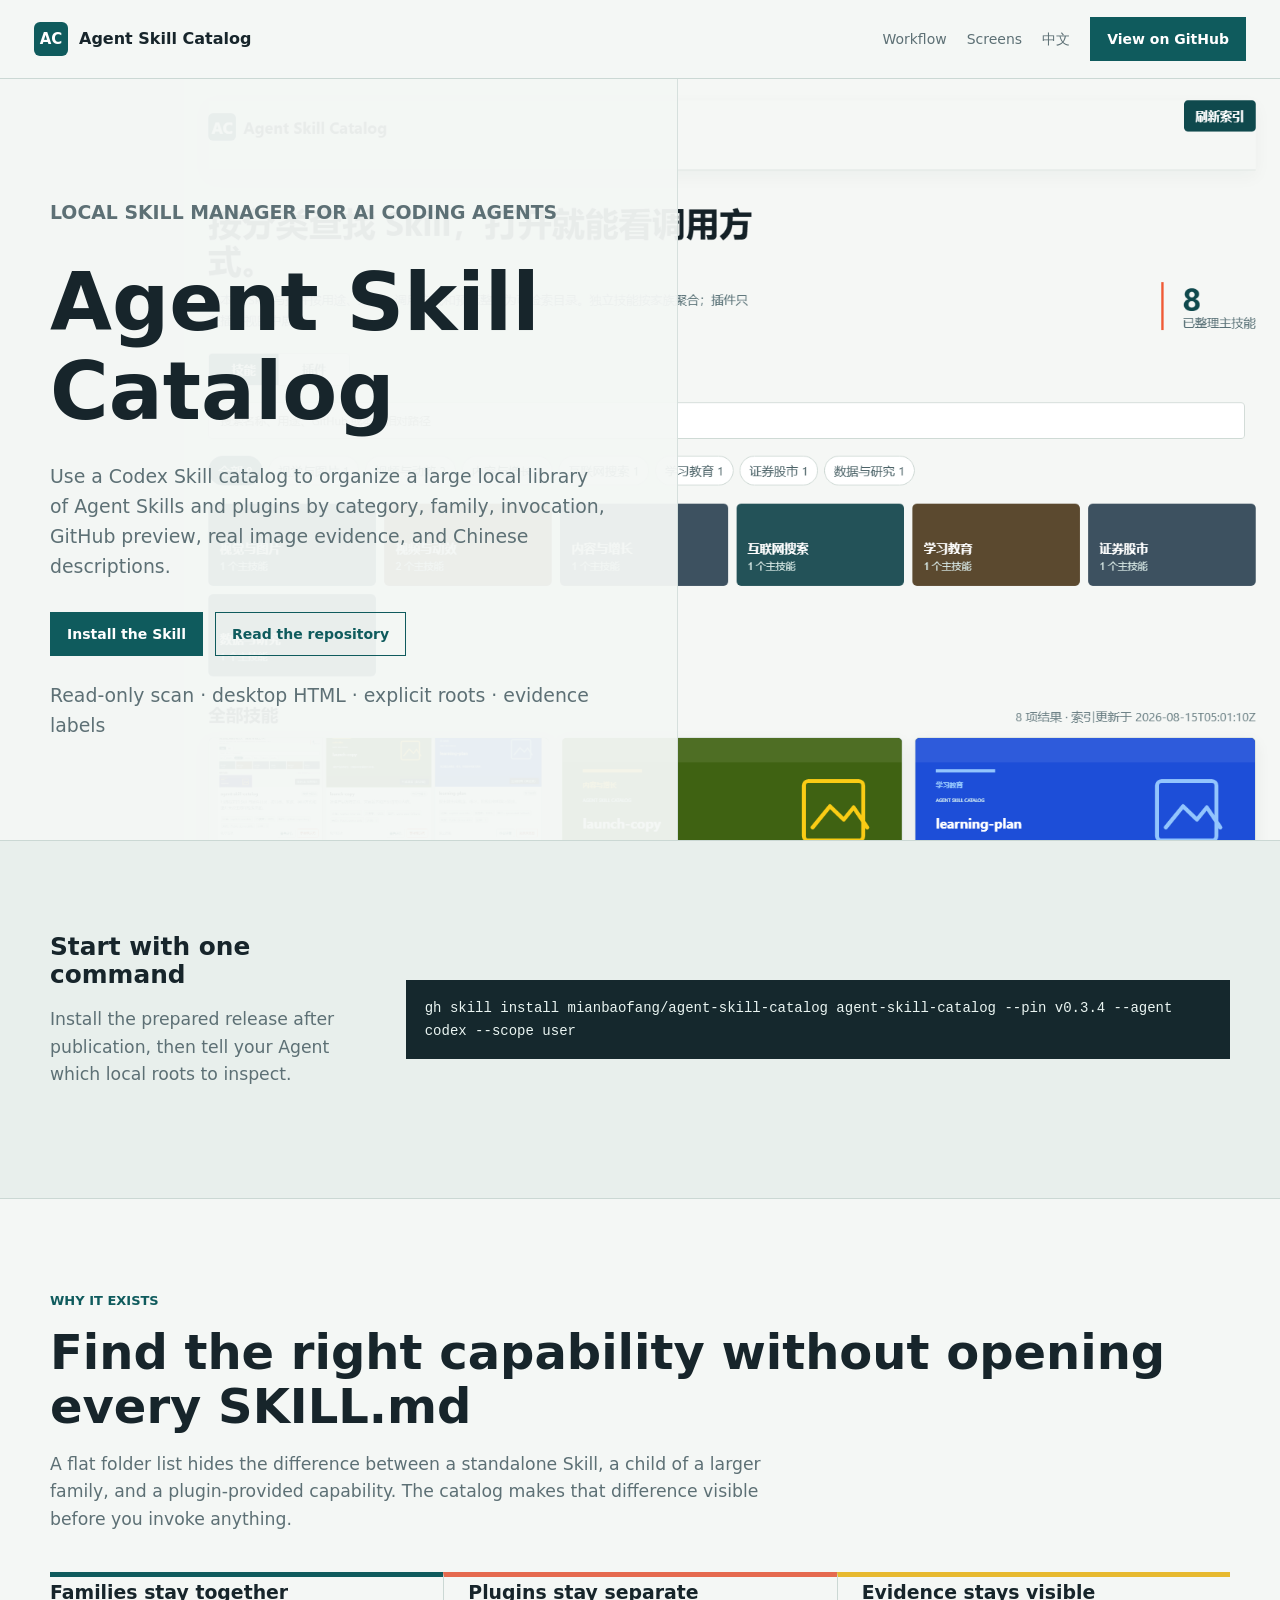
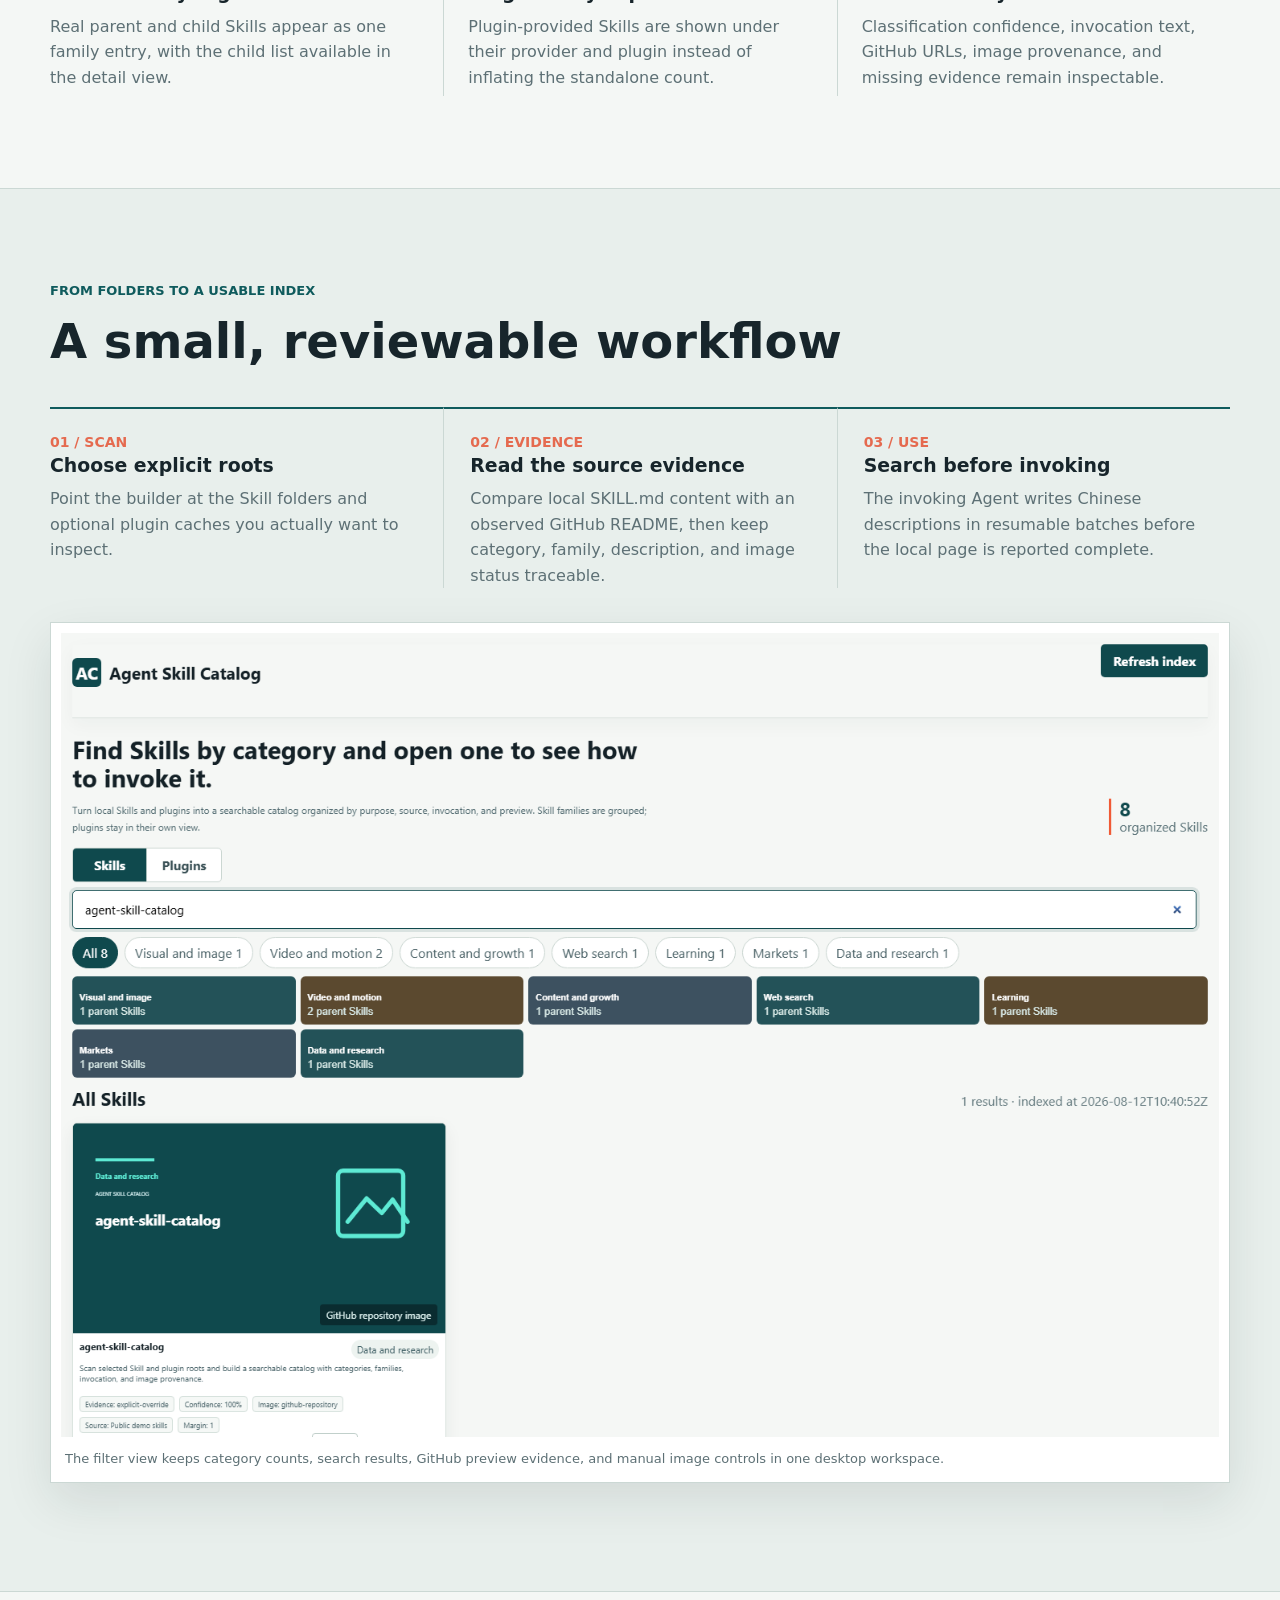
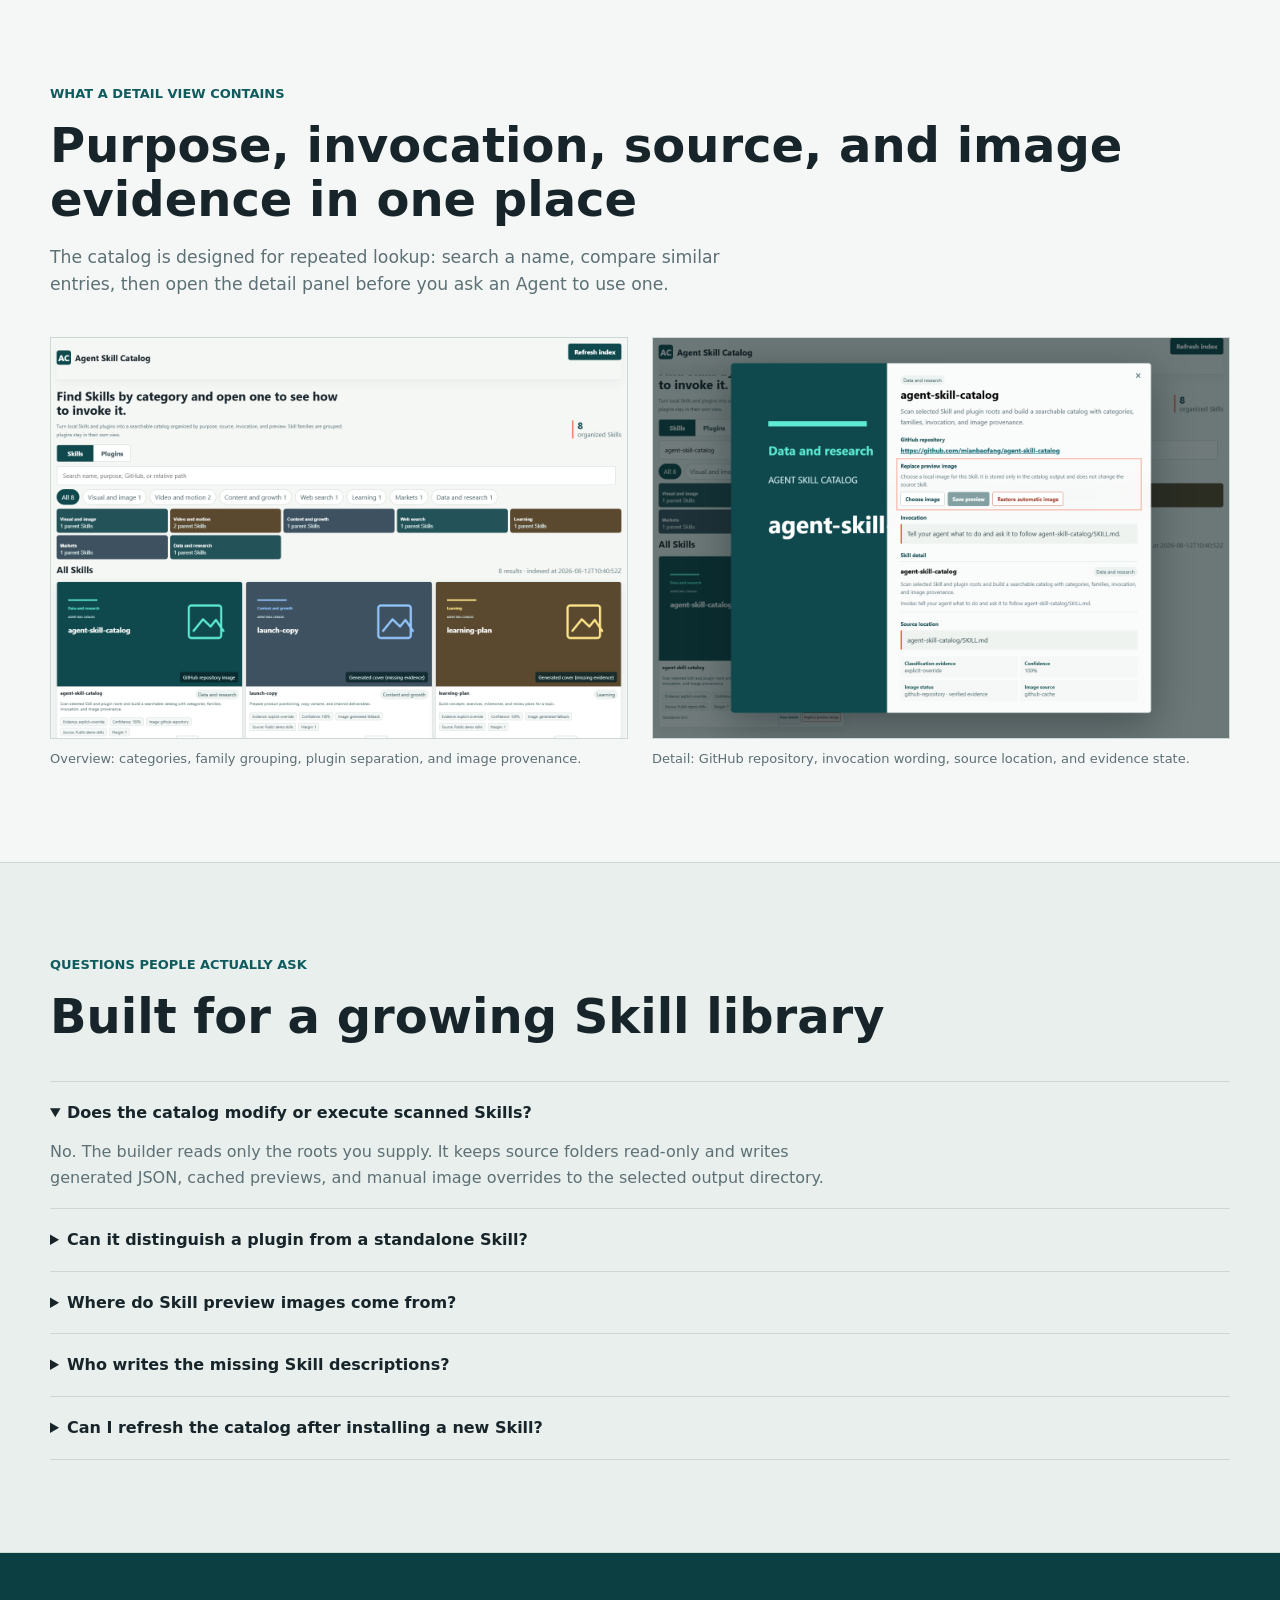
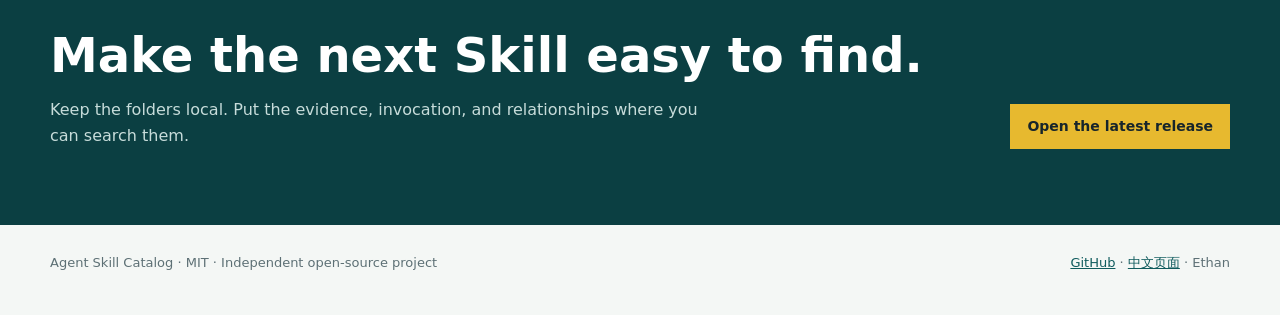
==== docs/index.html @ 812b3b22 "fix: retry stale GitHub README evidence" ====
<!doctype html>
<html lang="en">
<head>
  <meta charset="utf-8">
  <meta name="viewport" content="width=device-width, initial-scale=1">
  <title>Agent Skill Catalog | local Skill manager and Codex Skill catalog</title>
  <meta name="description" content="A local Skill manager and Codex Skill catalog for organizing Agent Skills and Codex plugins by category, family, invocation, GitHub preview, and evidence-backed descriptions in a read-only desktop catalog.">
  <link rel="canonical" href="https://mianbaofang.github.io/agent-skill-catalog/">
  <link rel="alternate" hreflang="en" href="https://mianbaofang.github.io/agent-skill-catalog/">
  <link rel="alternate" hreflang="zh-CN" href="https://mianbaofang.github.io/agent-skill-catalog/index-zh.html">
  <link rel="alternate" hreflang="x-default" href="https://mianbaofang.github.io/agent-skill-catalog/">
  <meta property="og:type" content="website">
  <meta property="og:title" content="Agent Skill Catalog | local Skill manager">
  <meta property="og:description" content="A Codex Skill catalog for finding Agent Skills, parent-child families, plugins, invocation text, GitHub sources, and real preview images.">
  <meta property="og:url" content="https://mianbaofang.github.io/agent-skill-catalog/">
  <meta property="og:image" content="https://mianbaofang.github.io/agent-skill-catalog/media/agent-skill-catalog-overview.en.png">
  <meta name="twitter:card" content="summary_large_image">
  <meta name="twitter:title" content="Agent Skill Catalog | local Skill manager">
  <meta name="twitter:description" content="Find the right entry in a Codex Skill catalog without opening every SKILL.md file.">
  <meta name="twitter:image" content="https://mianbaofang.github.io/agent-skill-catalog/media/agent-skill-catalog-overview.en.png">
  <link rel="stylesheet" href="assets/site.css">
  <script type="application/ld+json">
  {
    "@context": "https://schema.org",
    "@type": "SoftwareSourceCode",
    "name": "Agent Skill Catalog",
    "description": "A local read-only catalog for Agent Skills and Codex plugins.",
    "url": "https://mianbaofang.github.io/agent-skill-catalog/",
    "codeRepository": "https://github.com/mianbaofang/agent-skill-catalog",
    "programmingLanguage": "Python",
    "softwareVersion": "0.3.4",
    "dateModified": "2026-08-15",
    "runtimePlatform": "Windows, macOS, Linux",
    "license": "https://github.com/mianbaofang/agent-skill-catalog/blob/main/LICENSE",
    "applicationCategory": "DeveloperApplication",
    "image": "https://mianbaofang.github.io/agent-skill-catalog/media/agent-skill-catalog-overview.en.png",
    "author": {"@type": "Person", "name": "Ethan"}
  }
  </script>
</head>
<body>
  <header class="site-header">
    <a class="brand" href="./"><span class="brand-mark">AC</span><span>Agent Skill Catalog</span></a>
    <nav class="site-nav" aria-label="Primary navigation">
      <a href="#workflow">Workflow</a>
      <a href="#screens">Screens</a>
      <a href="index-zh.html">中文</a>
      <a class="nav-button" href="https://github.com/mianbaofang/agent-skill-catalog">View on GitHub</a>
    </nav>
  </header>

  <main>
    <section class="hero" aria-labelledby="hero-title">
      <div class="hero-copy">
        <p class="eyebrow">local Skill manager for AI coding agents</p>
        <h1 id="hero-title">Agent Skill Catalog</h1>
        <p>Use a Codex Skill catalog to organize a large local library of Agent Skills and plugins by category, family, invocation, GitHub preview, real image evidence, and Chinese descriptions.</p>
        <div class="hero-actions">
          <a class="button" href="#install">Install the Skill</a>
          <a class="button secondary" href="https://github.com/mianbaofang/agent-skill-catalog">Read the repository</a>
        </div>
        <p class="proof-line">Read-only scan · desktop HTML · explicit roots · evidence labels</p>
      </div>
    </section>

    <section class="section-band" id="install">
      <div class="install-strip">
        <div>
          <h2>Start with one command</h2>
          <p class="lede">Install the prepared release after publication, then tell your Agent which local roots to inspect.</p>
        </div>
        <code class="command">gh skill install mianbaofang/agent-skill-catalog agent-skill-catalog --pin v0.3.4 --agent codex --scope user</code>
      </div>
    </section>

    <section class="section">
      <div class="section-heading">
        <p class="eyebrow">Why it exists</p>
        <h2>Find the right capability without opening every SKILL.md</h2>
        <p class="lede">A flat folder list hides the difference between a standalone Skill, a child of a larger family, and a plugin-provided capability. The catalog makes that difference visible before you invoke anything.</p>
      </div>
      <div class="three-up">
        <article class="accent-teal">
          <h3>Families stay together</h3>
          <p>Real parent and child Skills appear as one family entry, with the child list available in the detail view.</p>
        </article>
        <article class="accent-coral">
          <h3>Plugins stay separate</h3>
          <p>Plugin-provided Skills are shown under their provider and plugin instead of inflating the standalone count.</p>
        </article>
        <article class="accent-yellow">
          <h3>Evidence stays visible</h3>
          <p>Classification confidence, invocation text, GitHub URLs, image provenance, and missing evidence remain inspectable.</p>
        </article>
      </div>
    </section>

    <section class="section-band" id="workflow">
      <div class="section-heading">
        <p class="eyebrow">From folders to a usable index</p>
        <h2>A small, reviewable workflow</h2>
      </div>
      <div class="steps">
        <article class="step"><span class="step-number">01 / SCAN</span><h3>Choose explicit roots</h3><p>Point the builder at the Skill folders and optional plugin caches you actually want to inspect.</p></article>
        <article class="step"><span class="step-number">02 / EVIDENCE</span><h3>Read the source evidence</h3><p>Compare local SKILL.md content with an observed GitHub README, then keep category, family, description, and image status traceable.</p></article>
        <article class="step"><span class="step-number">03 / USE</span><h3>Search before invoking</h3><p>The invoking Agent writes Chinese descriptions in resumable batches before the local page is reported complete.</p></article>
      </div>
      <figure class="visual-frame">
        <img src="media/agent-skill-catalog-filter.en.png" alt="Agent Skill Catalog English filtered view showing categories, search results, and a Skill preview" width="1440" height="1000">
        <figcaption class="visual-caption">The filter view keeps category counts, search results, GitHub preview evidence, and manual image controls in one desktop workspace.</figcaption>
      </figure>
    </section>

    <section class="section" id="screens">
      <div class="section-heading">
        <p class="eyebrow">What a detail view contains</p>
        <h2>Purpose, invocation, source, and image evidence in one place</h2>
        <p class="lede">The catalog is designed for repeated lookup: search a name, compare similar entries, then open the detail panel before you ask an Agent to use one.</p>
      </div>
      <div class="screens">
        <figure><img src="media/agent-skill-catalog-overview.en.png" alt="Agent Skill Catalog English overview with category tabs, Skill families, plugin separation, and preview images" width="1440" height="1000"><figcaption>Overview: categories, family grouping, plugin separation, and image provenance.</figcaption></figure>
        <figure><img src="media/agent-skill-catalog-detail.en.png" alt="Agent Skill Catalog English detail panel showing GitHub repository, invocation text, source path, and replace-preview and restore-automatic-image controls" width="1440" height="1000"><figcaption>Detail: GitHub repository, invocation wording, source location, and evidence state.</figcaption></figure>
      </div>
    </section>

    <section class="section-band">
      <div class="section-heading">
        <p class="eyebrow">Questions people actually ask</p>
        <h2>Built for a growing Skill library</h2>
      </div>
      <div class="faq">
        <details open><summary>Does the catalog modify or execute scanned Skills?</summary><p>No. The builder reads only the roots you supply. It keeps source folders read-only and writes generated JSON, cached previews, and manual image overrides to the selected output directory.</p></details>
        <details><summary>Can it distinguish a plugin from a standalone Skill?</summary><p>Yes, when the configured roots and package evidence make that distinction observable. Plugin aggregates have their own view and are not counted as standalone Skills.</p></details>
        <details><summary>Where do Skill preview images come from?</summary><p>Manual output-owned overrides take priority. Otherwise the catalog uses verified public GitHub repository previews, Skill-provided local images, or a clearly labeled fallback when real image evidence is unavailable.</p></details>
        <details><summary>Who writes the missing Skill descriptions?</summary><p>The invoking Agent reads the bounded local SKILL.md and observed GitHub README evidence, writes a natural Chinese batch, and applies it through the resumable description queue before the build can report completion.</p></details>
        <details><summary>Can I refresh the catalog after installing a new Skill?</summary><p>Run the local server with the same roots recorded at startup and use the refresh action. The server rejects replacement inputs so a refresh cannot silently scan a different library.</p></details>
      </div>
    </section>

    <section class="cta">
      <div class="cta-inner">
        <div><h2>Make the next Skill easy to find.</h2><p>Keep the folders local. Put the evidence, invocation, and relationships where you can search them.</p></div>
        <a class="button" href="https://github.com/mianbaofang/agent-skill-catalog/releases/latest">Open the latest release</a>
      </div>
    </section>
  </main>

  <footer><div class="footer-inner"><span>Agent Skill Catalog · MIT · Independent open-source project</span><span><a href="https://github.com/mianbaofang/agent-skill-catalog">GitHub</a> · <a href="index-zh.html">中文页面</a> · Ethan</span></div></footer>
</body>
</html>
---- docs/assets/site.css ----
:root {
  --ink: #17252b;
  --muted: #5d7075;
  --paper: #f4f7f5;
  --paper-strong: #e8efec;
  --teal: #0f5b5d;
  --teal-dark: #0b3f42;
  --coral: #e56a4f;
  --yellow: #e7b92f;
  --blue: #2957c8;
  --line: #cbd8d4;
  --max: 1180px;
}

* { box-sizing: border-box; }

html { scroll-behavior: smooth; }

body {
  margin: 0;
  color: var(--ink);
  background: var(--paper);
  font-family: Inter, ui-sans-serif, system-ui, -apple-system, BlinkMacSystemFont, "Segoe UI", sans-serif;
  line-height: 1.6;
}

a { color: inherit; }

.site-header {
  align-items: center;
  background: rgba(244, 247, 245, .96);
  border-bottom: 1px solid var(--line);
  display: flex;
  gap: 28px;
  justify-content: space-between;
  padding: 17px 34px;
  position: sticky;
  top: 0;
  z-index: 10;
}

.brand {
  align-items: center;
  display: inline-flex;
  font-weight: 800;
  gap: 11px;
  letter-spacing: 0;
  text-decoration: none;
}

.brand-mark {
  align-items: center;
  background: var(--teal);
  border-radius: 6px;
  color: white;
  display: inline-flex;
  font-size: 15px;
  height: 34px;
  justify-content: center;
  width: 34px;
}

.site-nav { align-items: center; display: flex; gap: 20px; }
.site-nav a { color: var(--muted); font-size: 14px; text-decoration: none; }
.site-nav a:hover, .site-nav a:focus-visible { color: var(--teal-dark); }

.nav-button, .button {
  background: var(--teal);
  border: 1px solid var(--teal);
  color: white !important;
  display: inline-block;
  font-size: 14px;
  font-weight: 750;
  padding: 10px 16px;
  text-decoration: none;
}

.nav-button:hover, .button:hover, .nav-button:focus-visible, .button:focus-visible {
  background: var(--teal-dark);
  border-color: var(--teal-dark);
}

.button.secondary { background: transparent; border-color: var(--teal); color: var(--teal) !important; }
.button.secondary:hover, .button.secondary:focus-visible { background: var(--paper-strong); }

.hero {
  background-color: #eef3f1;
  background-image: url("../media/agent-skill-catalog-overview.png");
  background-position: right center;
  background-repeat: no-repeat;
  background-size: auto 100%;
  min-height: 650px;
  overflow: hidden;
  position: relative;
}

.hero-copy {
  background: rgba(244, 247, 245, .95);
  border-right: 1px solid rgba(203, 216, 212, .7);
  min-height: 650px;
  padding: 94px 54px 70px max(34px, calc((100vw - var(--max)) / 2));
  position: relative;
  width: 53%;
  z-index: 1;
}

.eyebrow {
  color: var(--teal);
  font-size: 13px;
  font-weight: 800;
  letter-spacing: 0;
  margin: 0 0 14px;
  text-transform: uppercase;
}

h1, h2, h3 { line-height: 1.12; margin: 0; }
h1 { font-size: 5rem; max-width: 620px; }
h2 { font-size: 3rem; }
h3 { font-size: 1.18rem; }

.hero-copy p {
  color: var(--muted);
  font-size: 1.18rem;
  margin: 24px 0 30px;
  max-width: 560px;
}

.hero-actions { display: flex; flex-wrap: wrap; gap: 12px; }
.proof-line { color: var(--muted); font-size: 13px; margin-top: 28px; }

.section, .section-band { padding: 92px 34px; }
.section > *, .section-band > * { margin-left: auto; margin-right: auto; max-width: var(--max); }
.section-band { background: var(--paper-strong); border-top: 1px solid var(--line); border-bottom: 1px solid var(--line); }

.install-strip {
  align-items: center;
  display: grid;
  gap: 26px;
  grid-template-columns: minmax(220px, .8fr) minmax(0, 2fr);
}
.install-strip h2 { font-size: 1.55rem; }
.command {
  background: #15282d;
  color: #eaf5f2;
  display: block;
  font-family: "Cascadia Code", Consolas, monospace;
  font-size: 14px;
  overflow-wrap: anywhere;
  padding: 17px 19px;
}

.lede { color: var(--muted); font-size: 1.08rem; max-width: 720px; }
.section-heading { margin-bottom: 38px; }

.three-up {
  display: grid;
  gap: 0;
  grid-template-columns: repeat(3, 1fr);
}
.three-up article {
  border-left: 1px solid var(--line);
  padding: 5px 30px 5px 24px;
}
.three-up article:first-child { border-left: 0; padding-left: 0; }
.three-up p { color: var(--muted); margin: 11px 0 0; }
.accent-teal { border-top: 5px solid var(--teal); }
.accent-coral { border-top: 5px solid var(--coral); }
.accent-yellow { border-top: 5px solid var(--yellow); }

.visual-frame {
  background: white;
  border: 1px solid var(--line);
  box-shadow: 0 18px 45px rgba(23, 37, 43, .1);
  margin-top: 34px;
  padding: 10px;
}
.visual-frame img { display: block; height: auto; width: 100%; }
.visual-caption { color: var(--muted); font-size: 13px; margin: 12px 4px 2px; }

.steps {
  display: grid;
  gap: 0;
  grid-template-columns: repeat(3, 1fr);
  margin-top: 36px;
}
.step { border-top: 2px solid var(--teal); padding: 20px 26px 0 0; }
.step + .step { border-left: 1px solid var(--line); padding-left: 26px; }
.step-number { color: var(--coral); font-size: 14px; font-weight: 800; letter-spacing: 0; }
.step p { color: var(--muted); margin: 10px 0 0; }

.screens {
  display: grid;
  gap: 24px;
  grid-template-columns: repeat(2, 1fr);
  margin-top: 38px;
}
.screens figure { margin: 0; }
.screens img { border: 1px solid var(--line); display: block; height: auto; width: 100%; }
.screens figcaption { color: var(--muted); font-size: 13px; margin-top: 10px; }

.faq { border-top: 1px solid var(--line); margin-top: 34px; }
.faq details { border-bottom: 1px solid var(--line); padding: 18px 0; }
.faq summary { cursor: pointer; font-weight: 750; }
.faq p { color: var(--muted); margin: 13px 0 0; max-width: 820px; }

.cta {
  background: var(--teal-dark);
  color: white;
  padding: 76px 34px;
}
.cta-inner { align-items: end; display: flex; gap: 34px; justify-content: space-between; margin: 0 auto; max-width: var(--max); }
.cta p { color: #c7dcda; margin: 15px 0 0; max-width: 650px; }
.cta .button { background: var(--yellow); border-color: var(--yellow); color: var(--ink) !important; }
.cta .button:hover, .cta .button:focus-visible { background: white; border-color: white; }

footer { color: var(--muted); font-size: 13px; padding: 28px 34px 42px; }
.footer-inner { display: flex; gap: 20px; justify-content: space-between; margin: 0 auto; max-width: var(--max); }
footer a { color: var(--teal); }

@media (max-width: 980px) {
  .site-header { padding: 14px 22px; }
  .site-nav a:not(.nav-button) { display: none; }
  .hero { background-size: auto 62%; background-position: right bottom; min-height: 780px; }
  .hero-copy { min-height: 500px; padding: 70px 34px; width: 100%; }
  h1 { font-size: 3.2rem; }
  h2 { font-size: 2.3rem; }
  .three-up, .steps, .screens, .install-strip { grid-template-columns: 1fr; }
  .three-up article, .step + .step { border-left: 0; border-top: 1px solid var(--line); padding: 24px 0 0; }
  .three-up article:first-child { border-top: 0; padding-top: 5px; }
  .step { padding-right: 0; }
  .cta-inner, .footer-inner { align-items: start; flex-direction: column; }
}

@media (prefers-reduced-motion: reduce) {
  html { scroll-behavior: auto; }
}
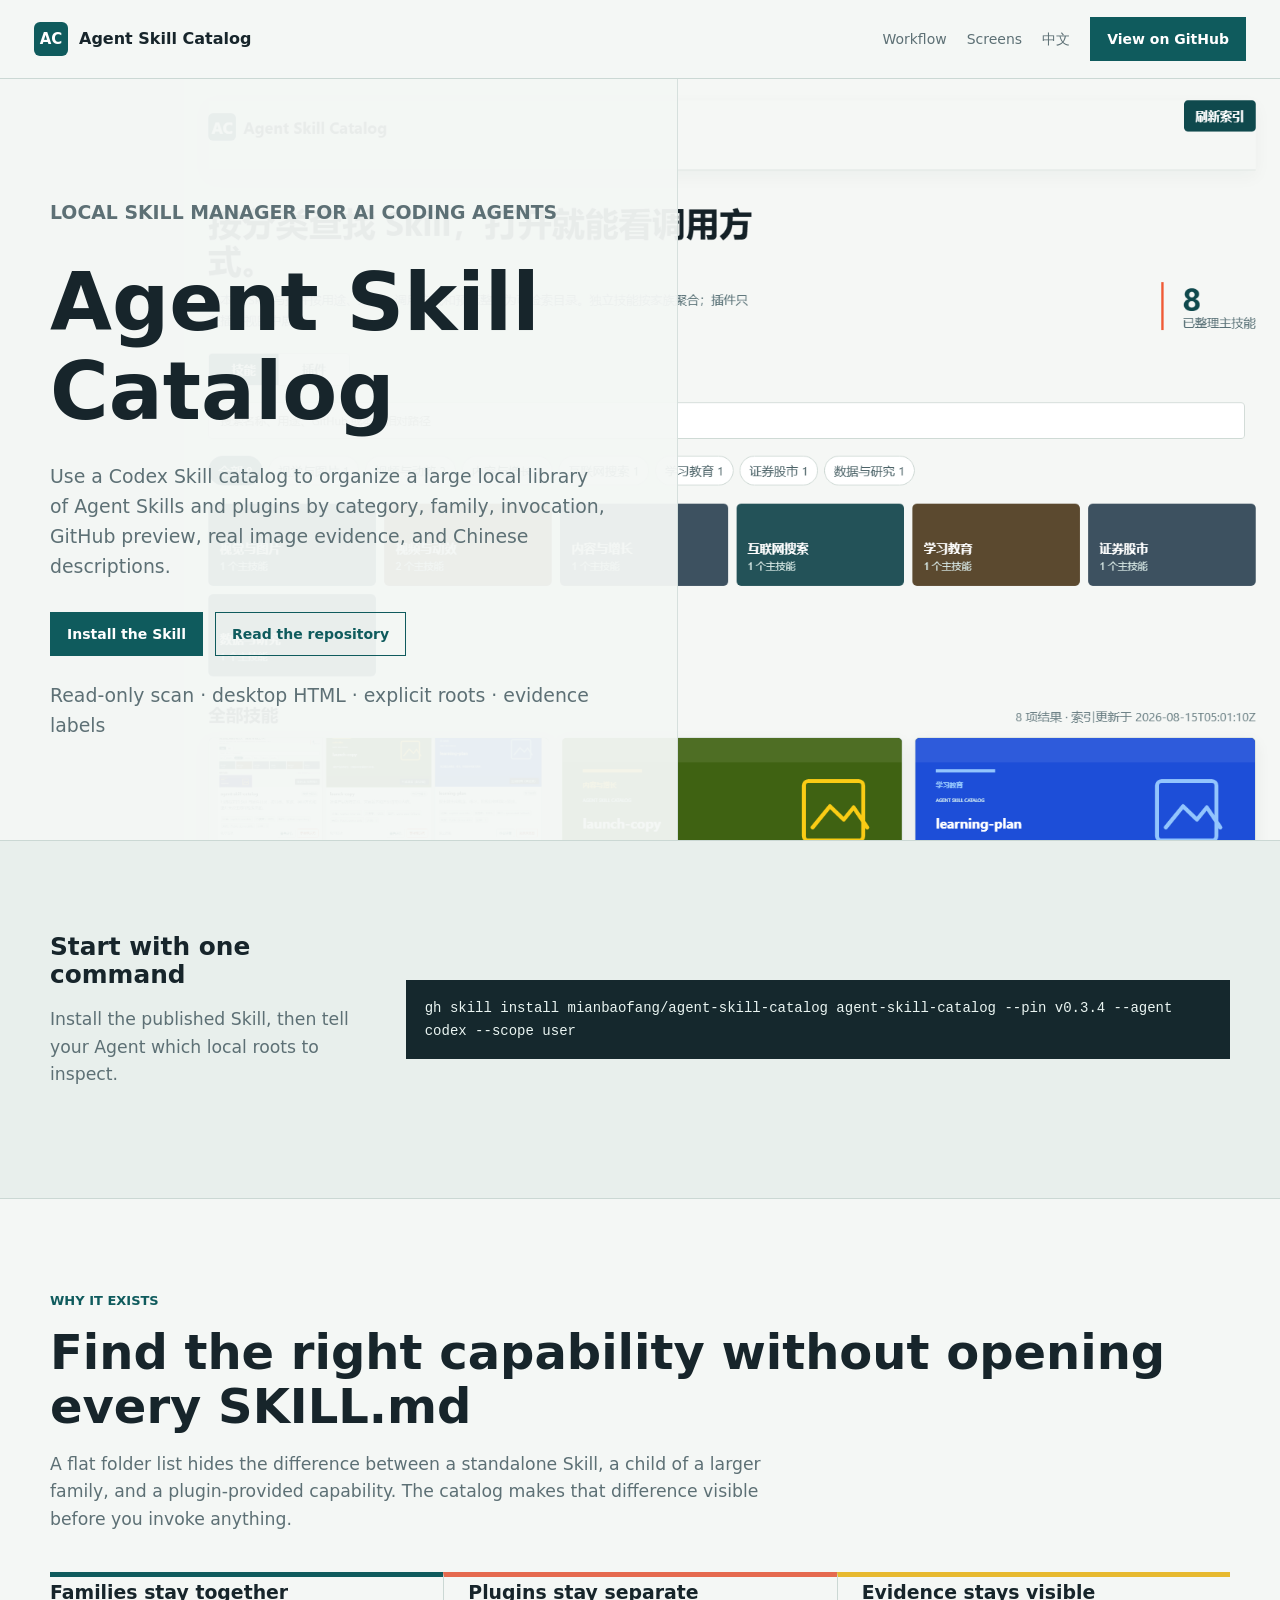
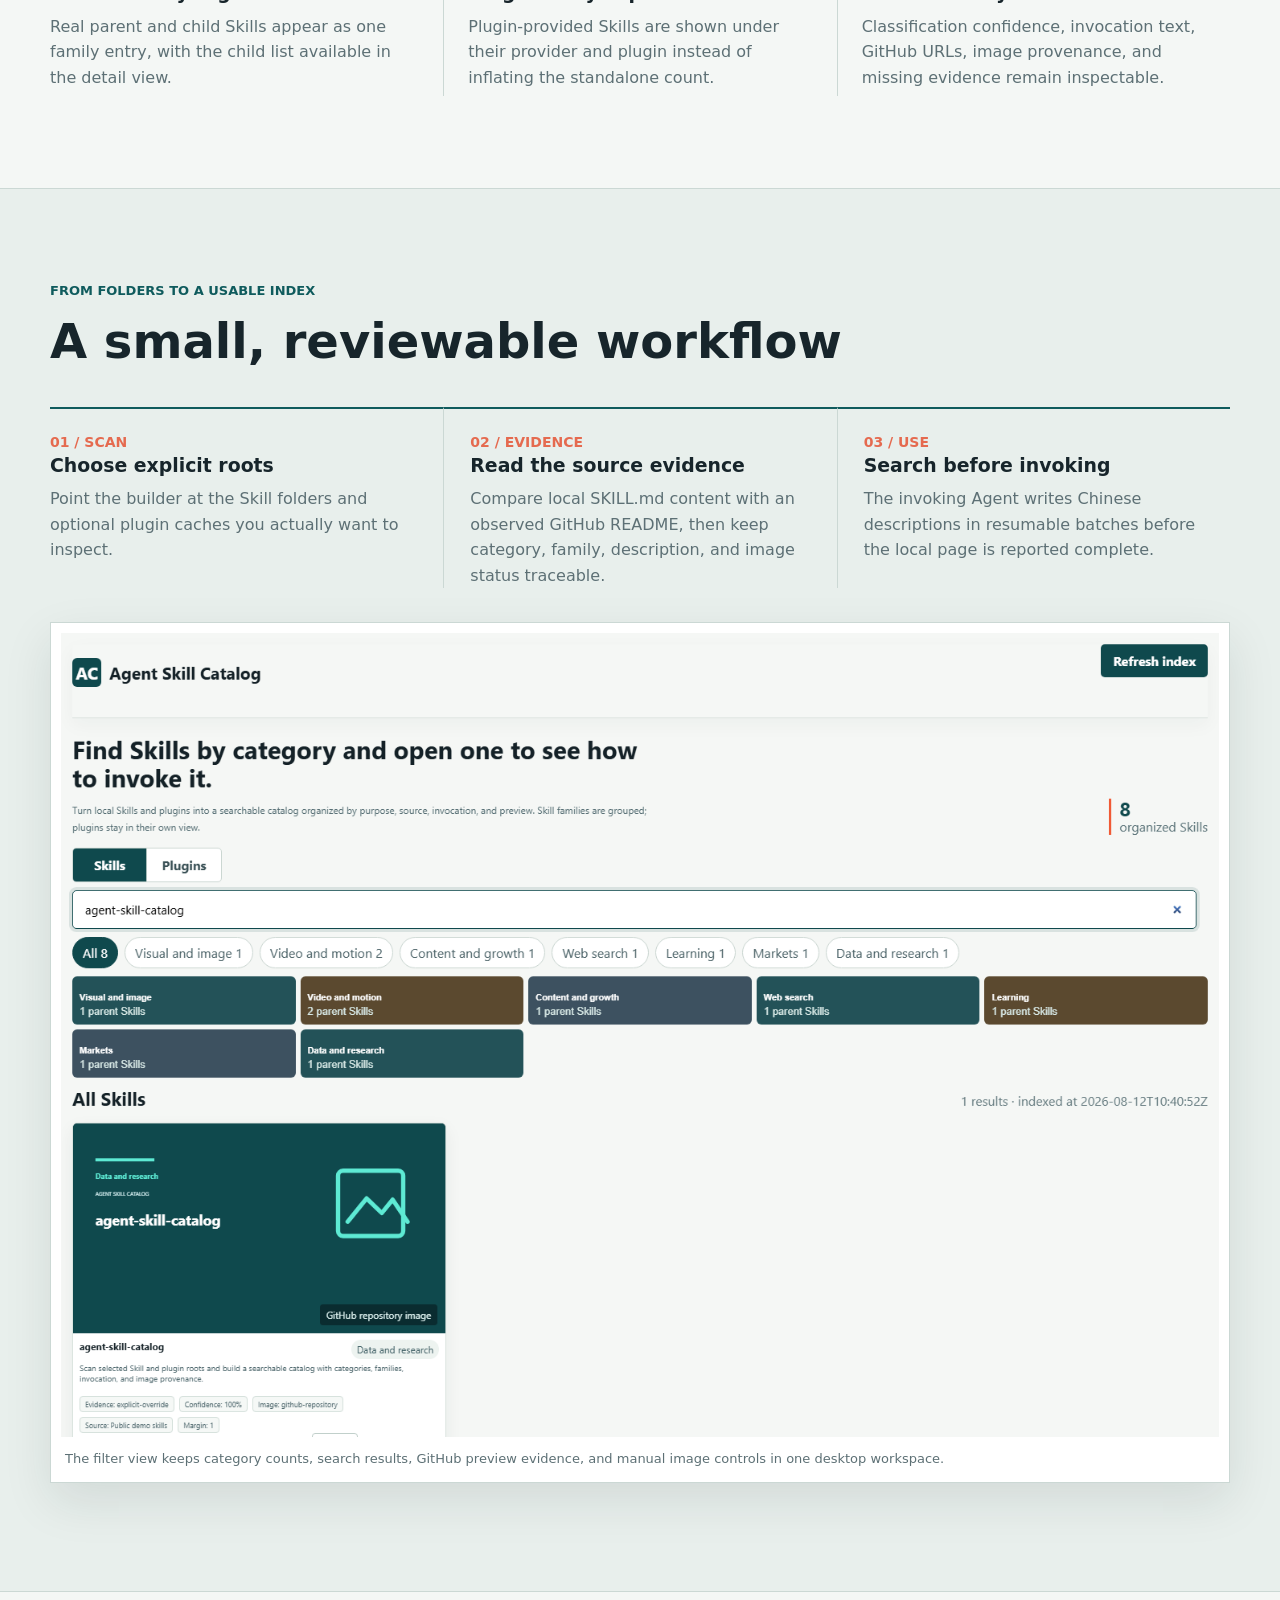
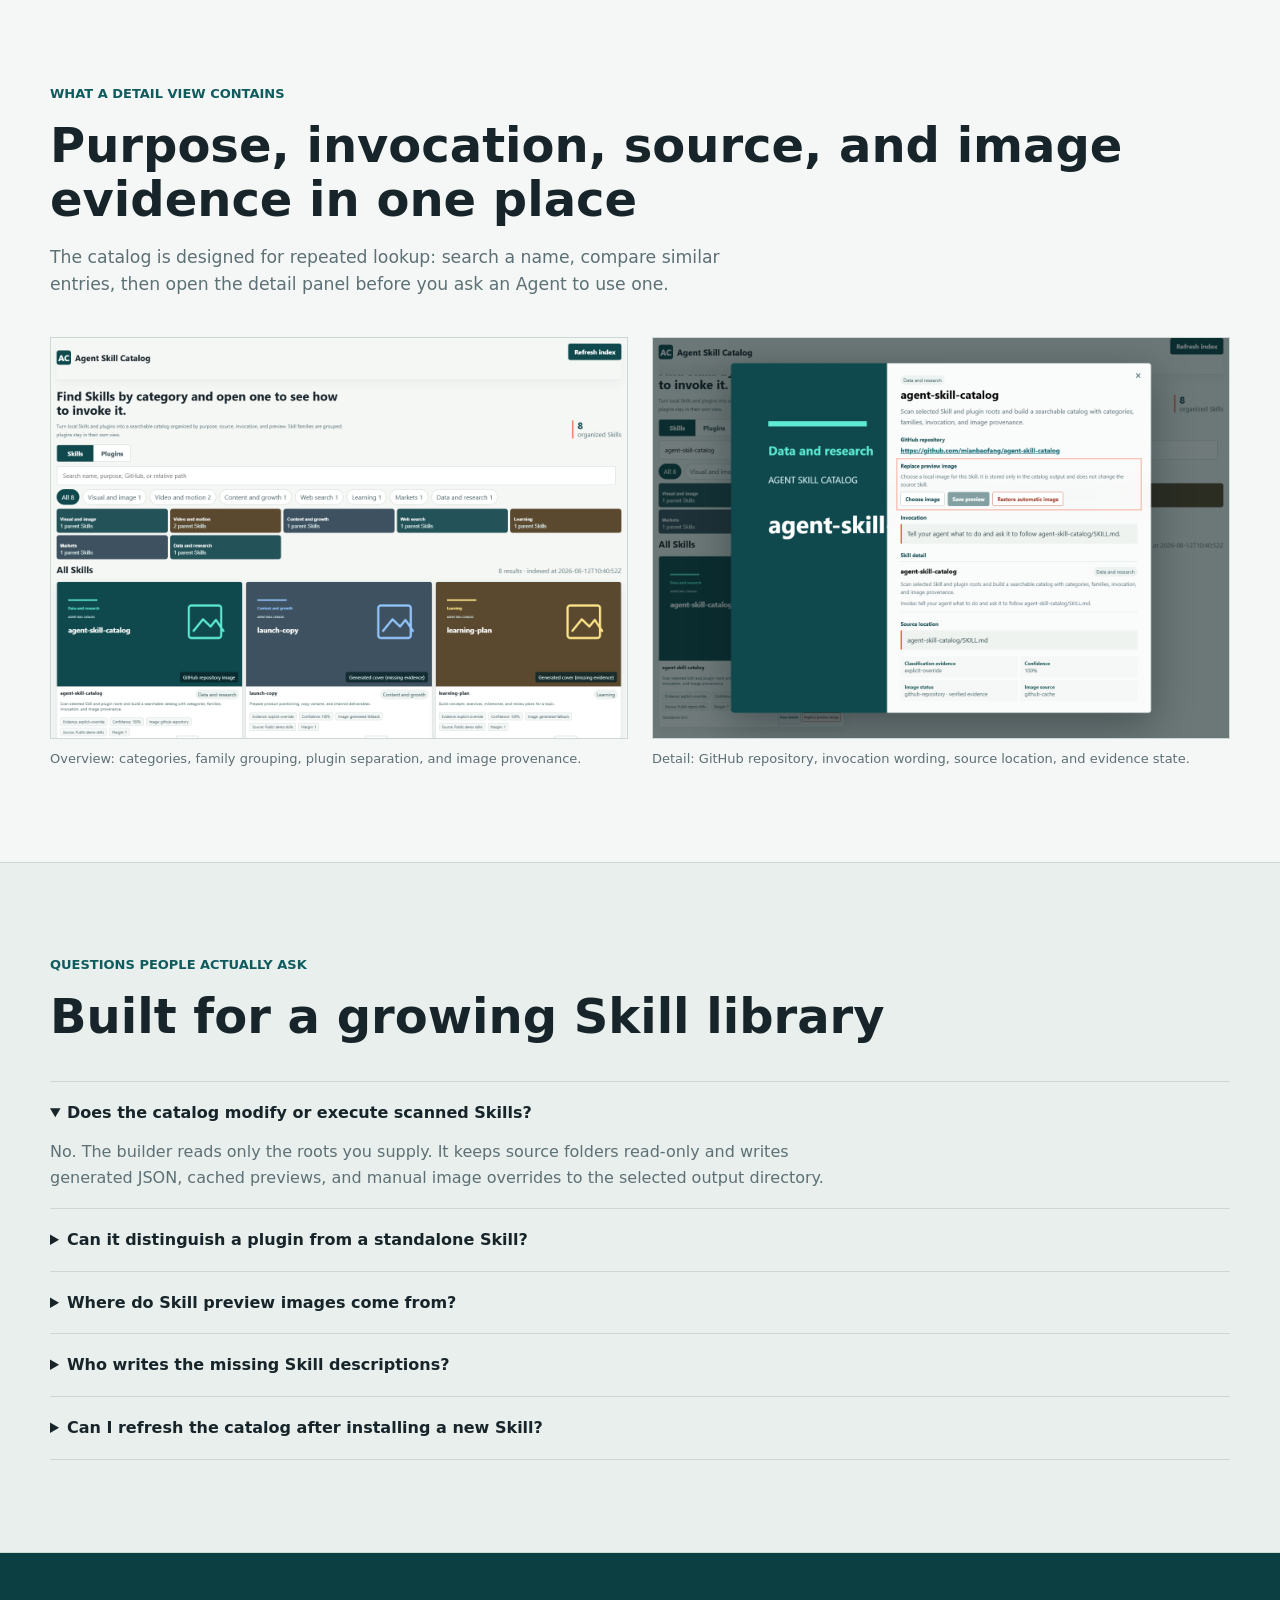
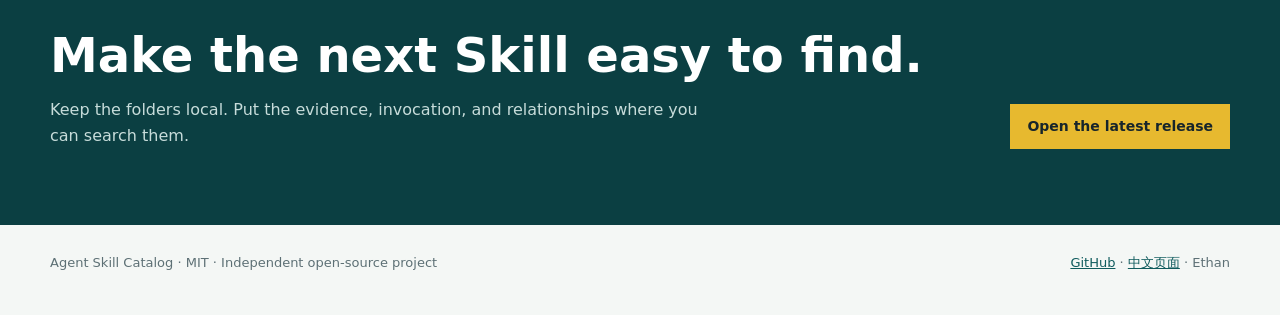
==== commit c049a430: "docs: mark v0.3.4 as published" ====
--- a/docs/index.html
+++ b/docs/index.html
@@ -67,7 +67,7 @@
       <div class="install-strip">
         <div>
           <h2>Start with one command</h2>
-          <p class="lede">Install the prepared release after publication, then tell your Agent which local roots to inspect.</p>
+          <p class="lede">Install the published Skill, then tell your Agent which local roots to inspect.</p>
         </div>
         <code class="command">gh skill install mianbaofang/agent-skill-catalog agent-skill-catalog --pin v0.3.4 --agent codex --scope user</code>
       </div>
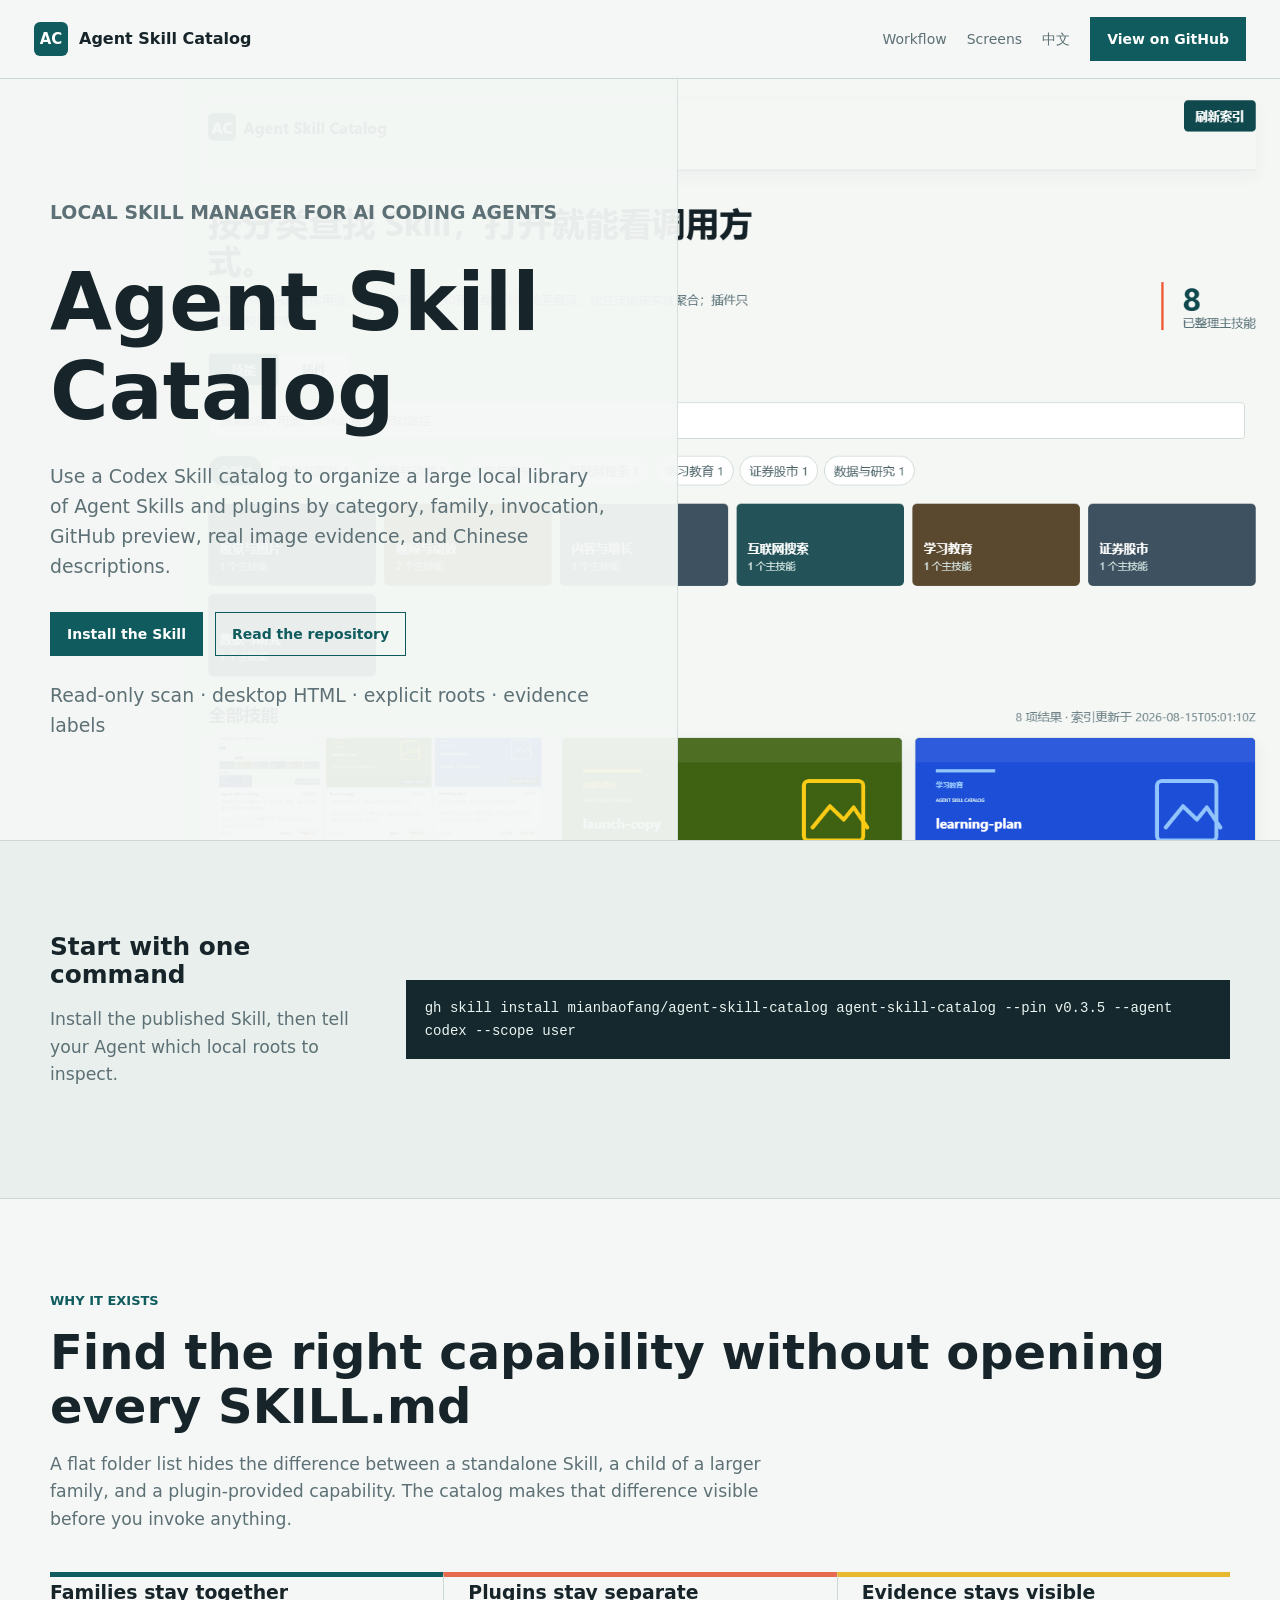
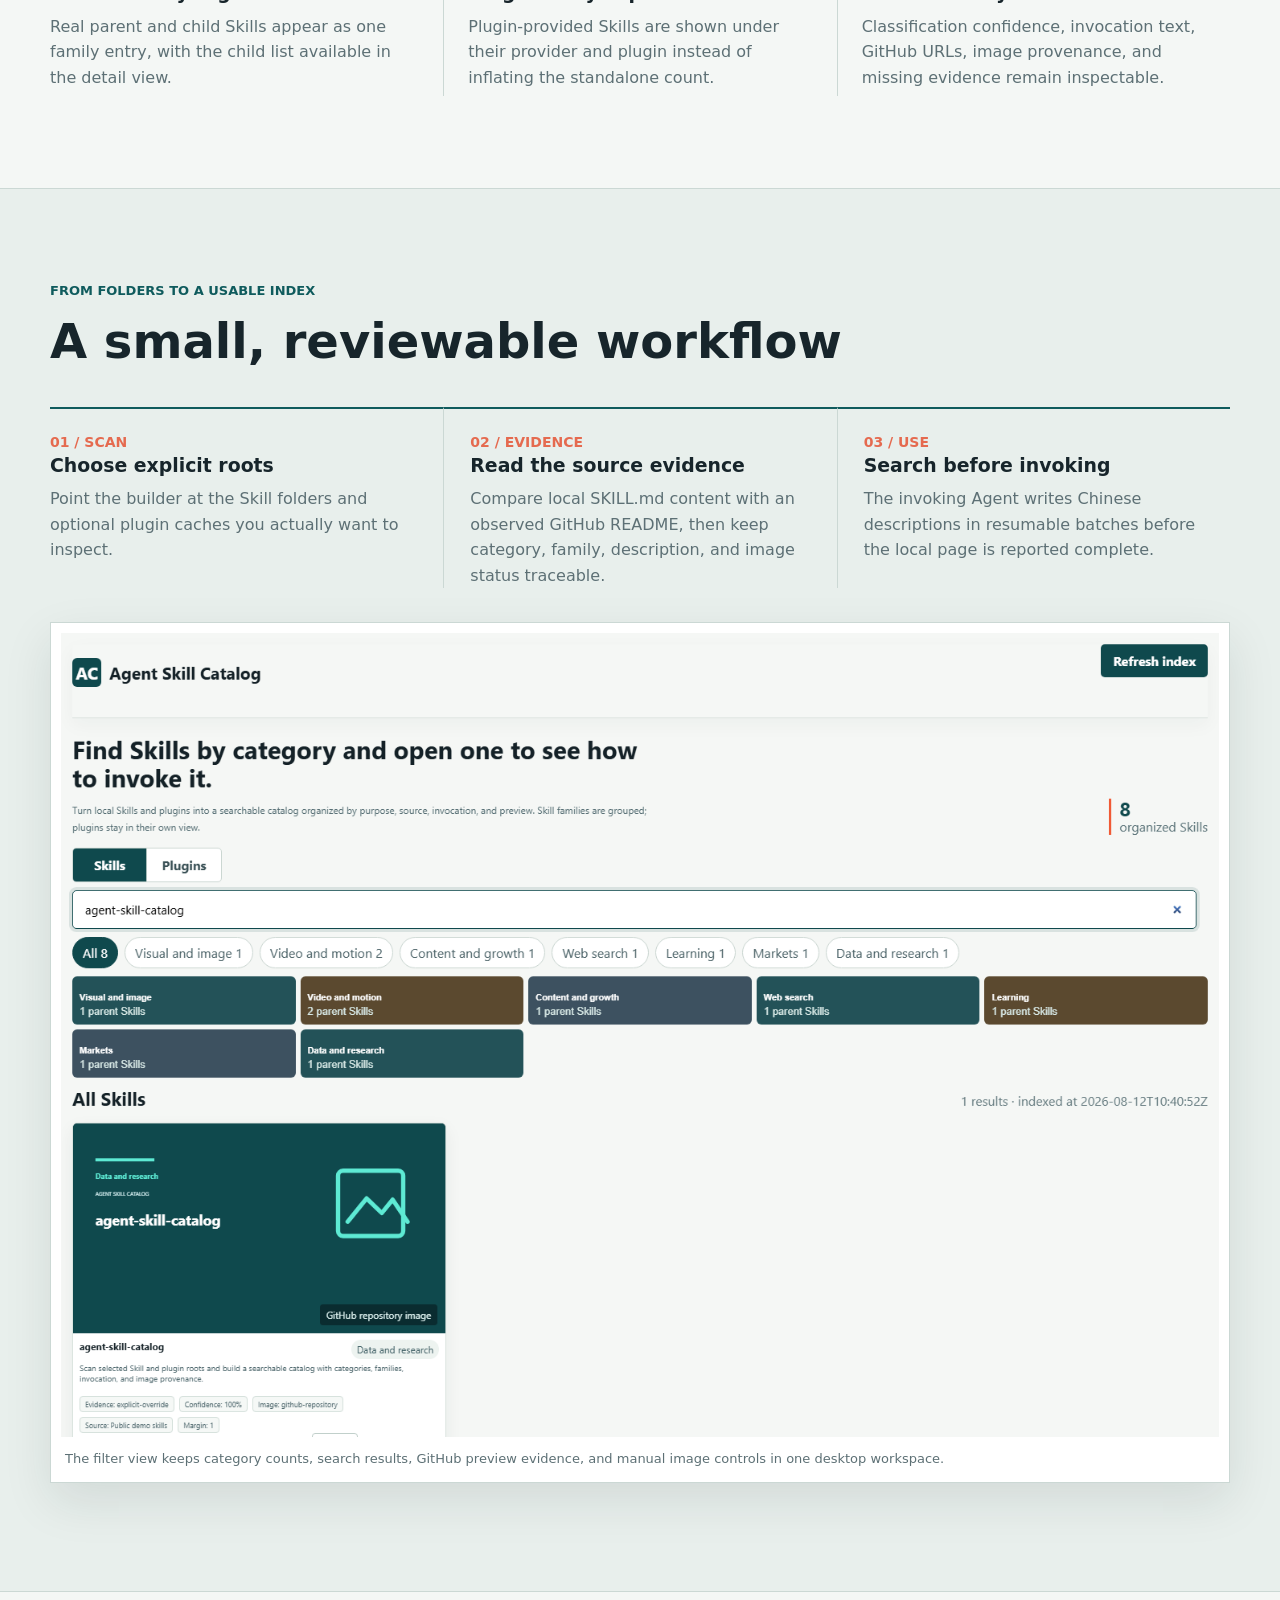
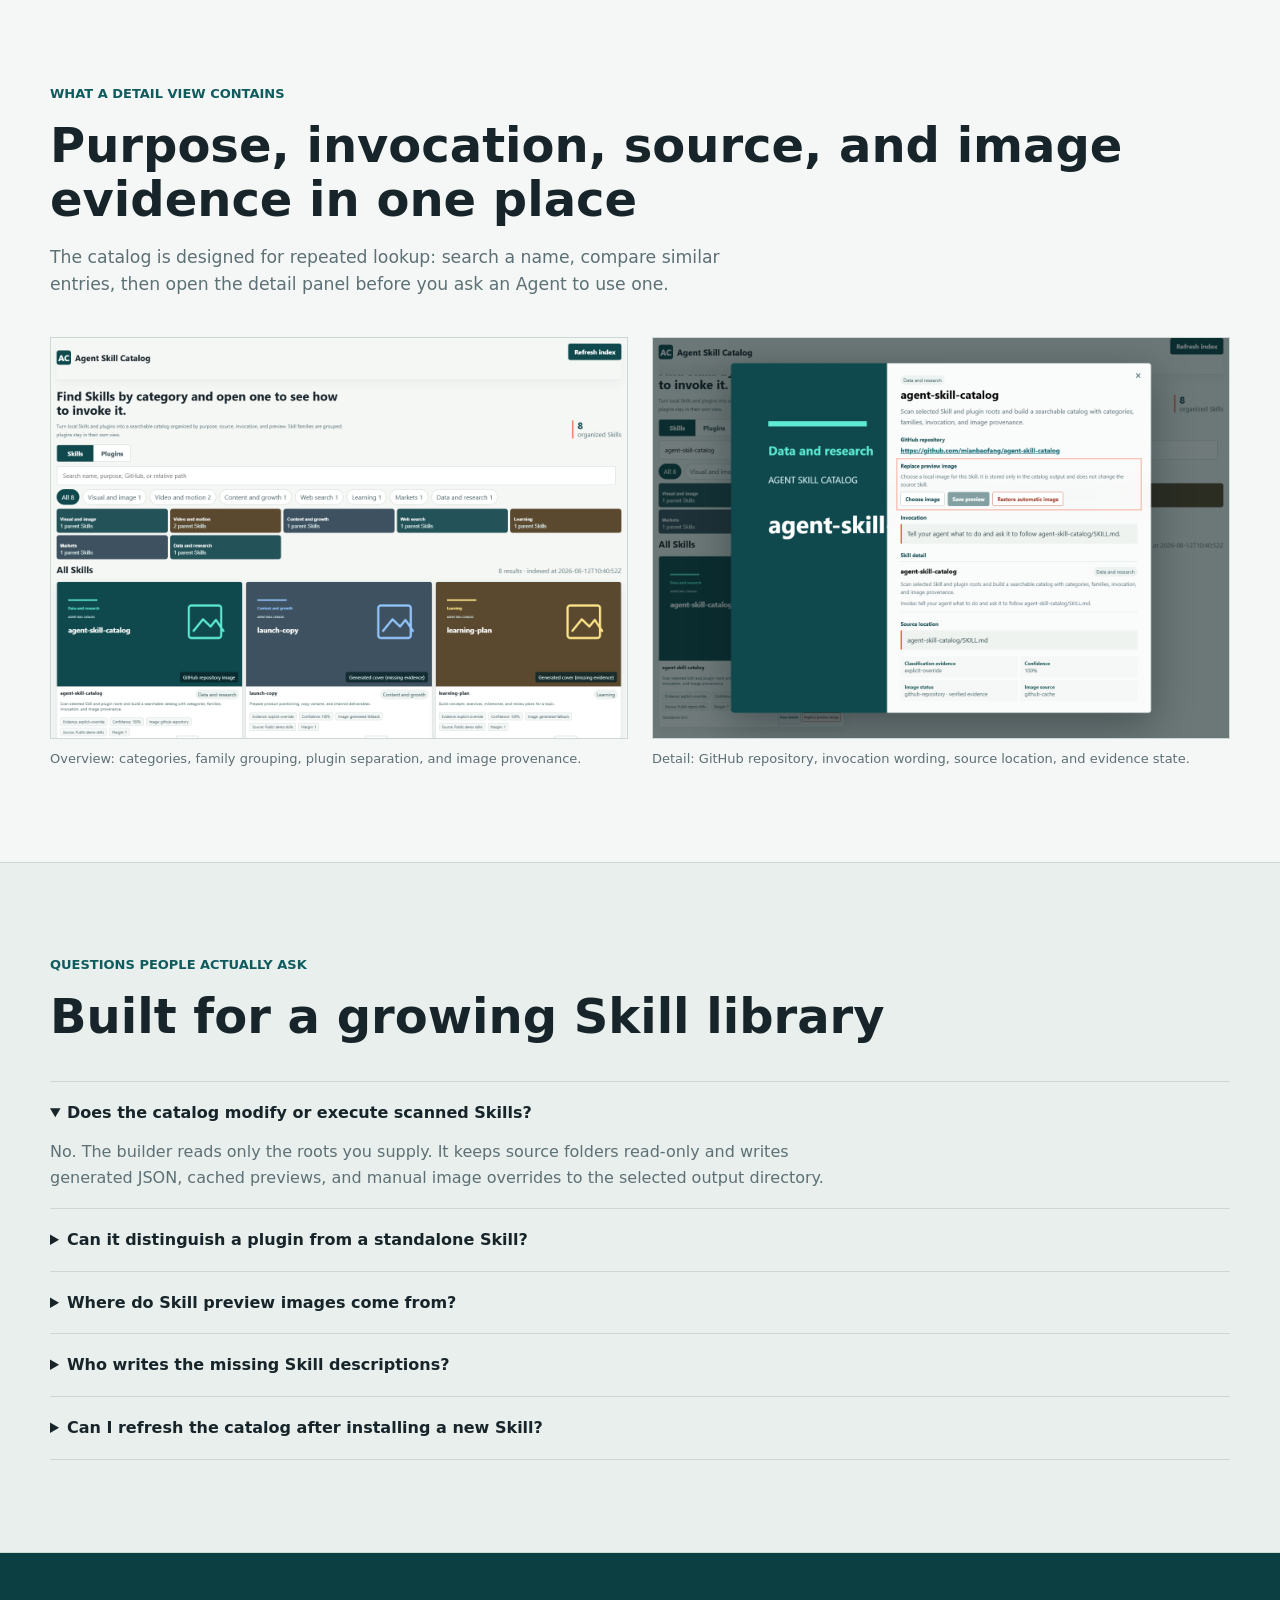
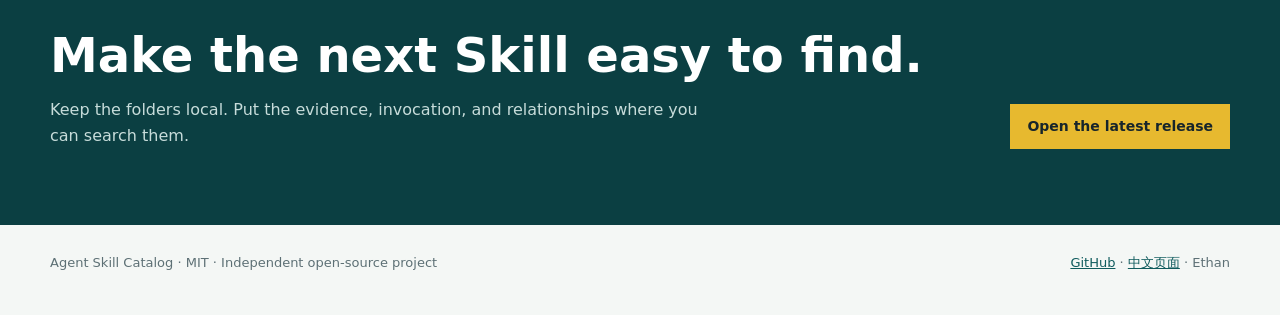
==== commit ac4b6b40: "release: publish agent skill catalog v0.3.5" ====
--- a/docs/index.html
+++ b/docs/index.html
@@ -28,8 +28,8 @@
     "url": "https://mianbaofang.github.io/agent-skill-catalog/",
     "codeRepository": "https://github.com/mianbaofang/agent-skill-catalog",
     "programmingLanguage": "Python",
-    "softwareVersion": "0.3.4",
-    "dateModified": "2026-08-15",
+    "softwareVersion": "0.3.5",
+    "dateModified": "2026-08-17",
     "runtimePlatform": "Windows, macOS, Linux",
     "license": "https://github.com/mianbaofang/agent-skill-catalog/blob/main/LICENSE",
     "applicationCategory": "DeveloperApplication",
@@ -69,7 +69,7 @@
           <h2>Start with one command</h2>
           <p class="lede">Install the published Skill, then tell your Agent which local roots to inspect.</p>
         </div>
-        <code class="command">gh skill install mianbaofang/agent-skill-catalog agent-skill-catalog --pin v0.3.4 --agent codex --scope user</code>
+        <code class="command">gh skill install mianbaofang/agent-skill-catalog agent-skill-catalog --pin v0.3.5 --agent codex --scope user</code>
       </div>
     </section>
 
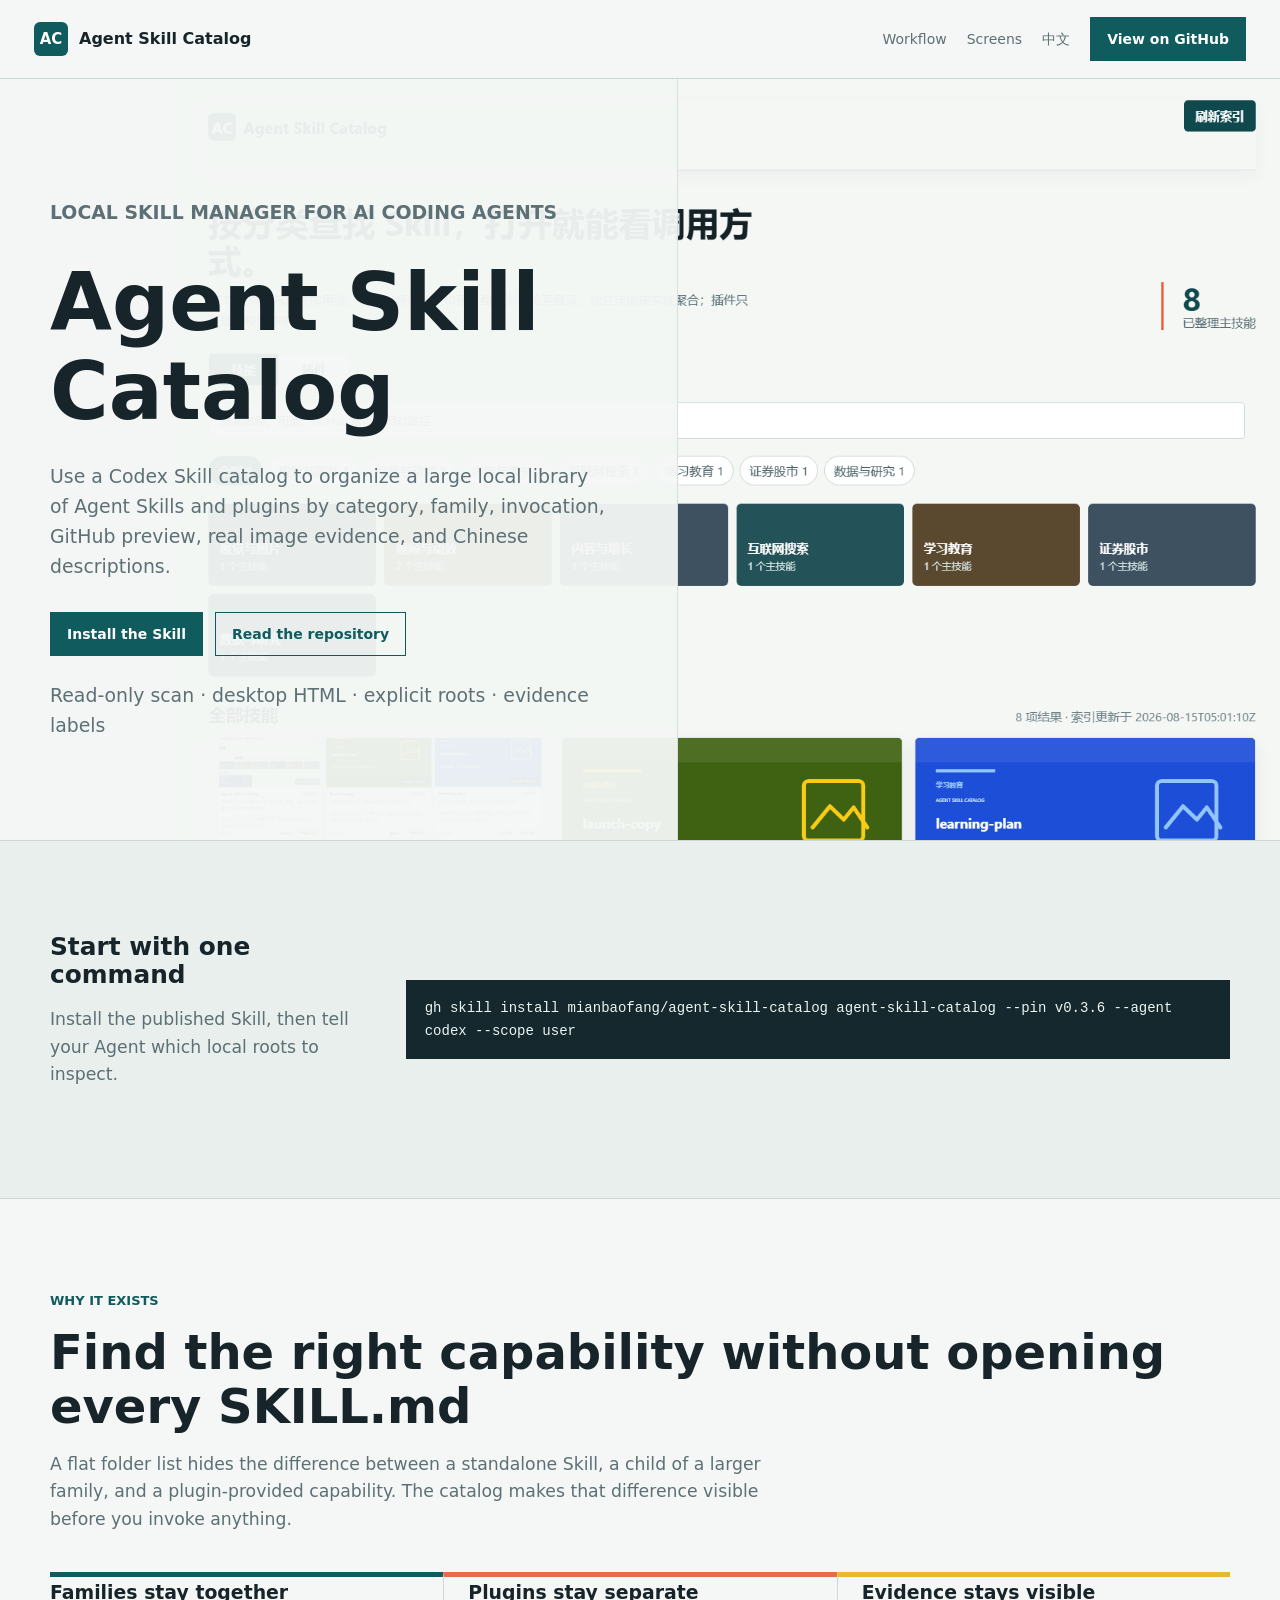
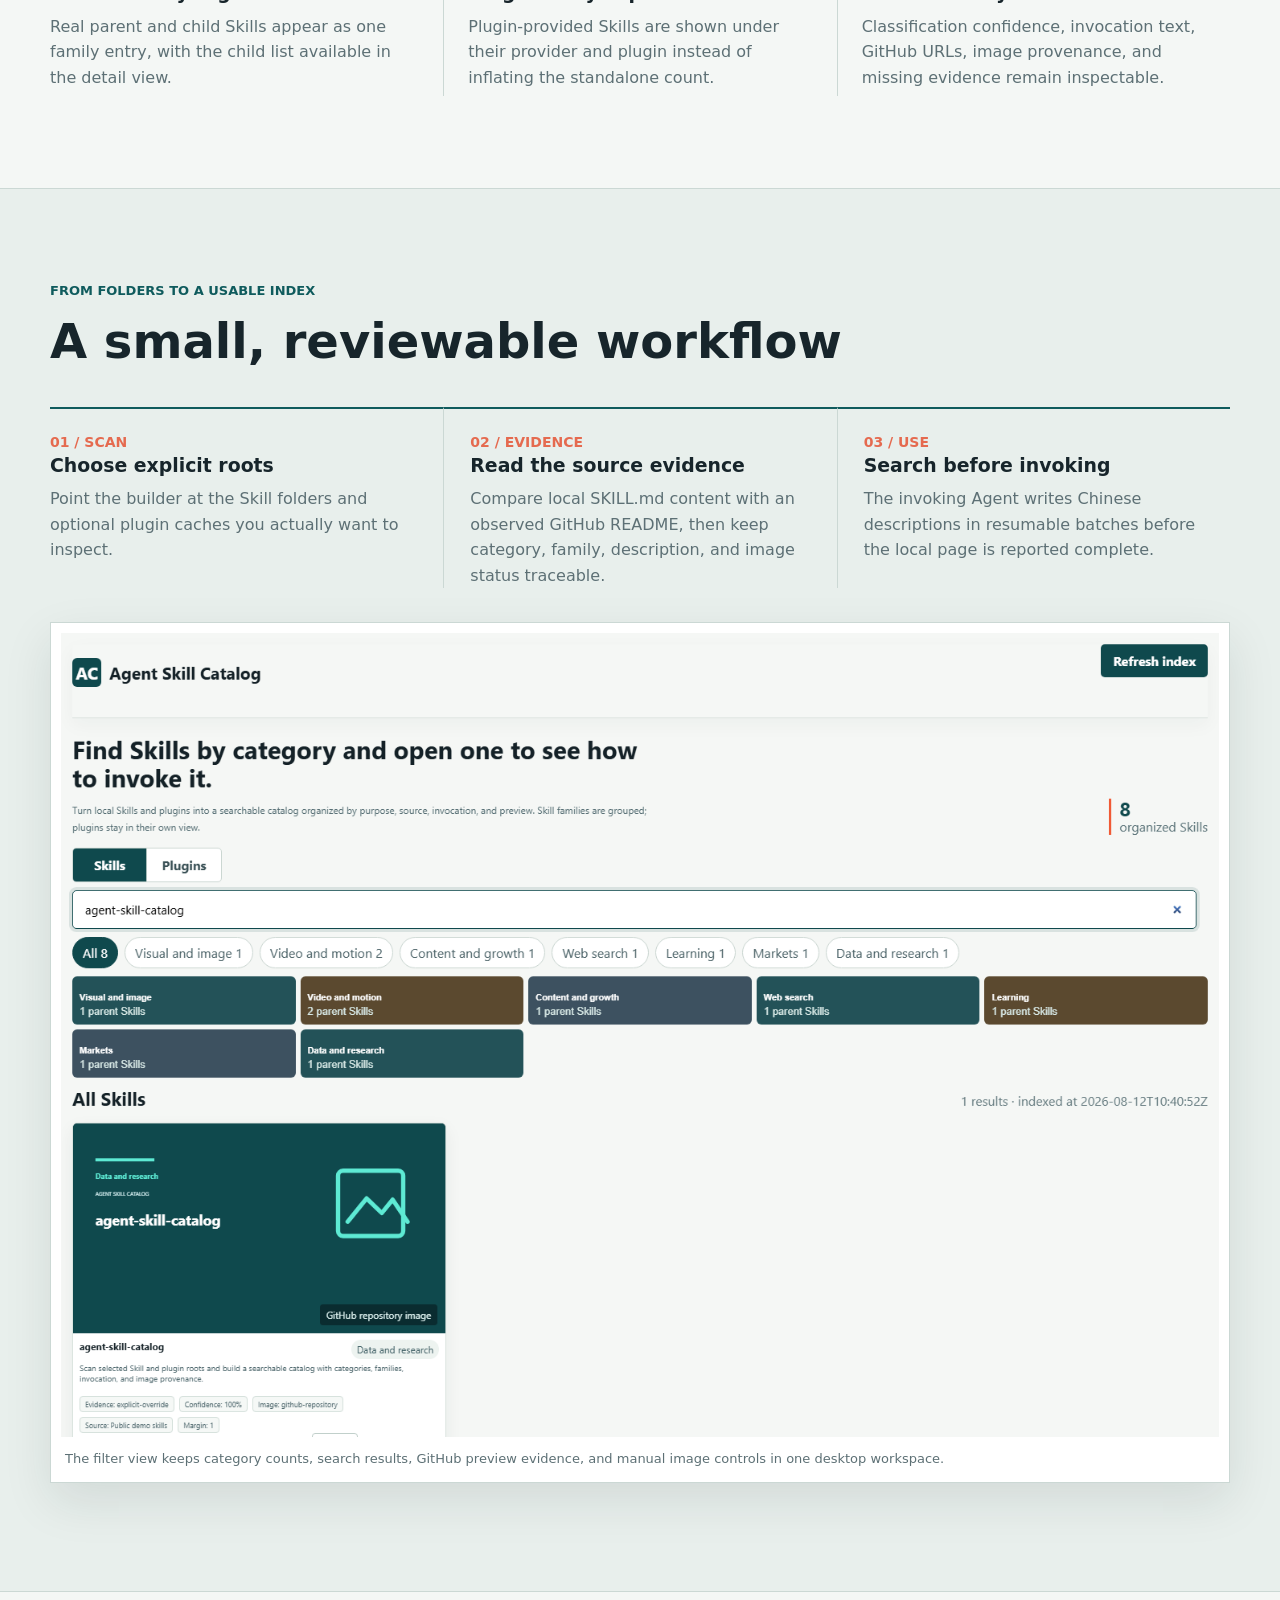
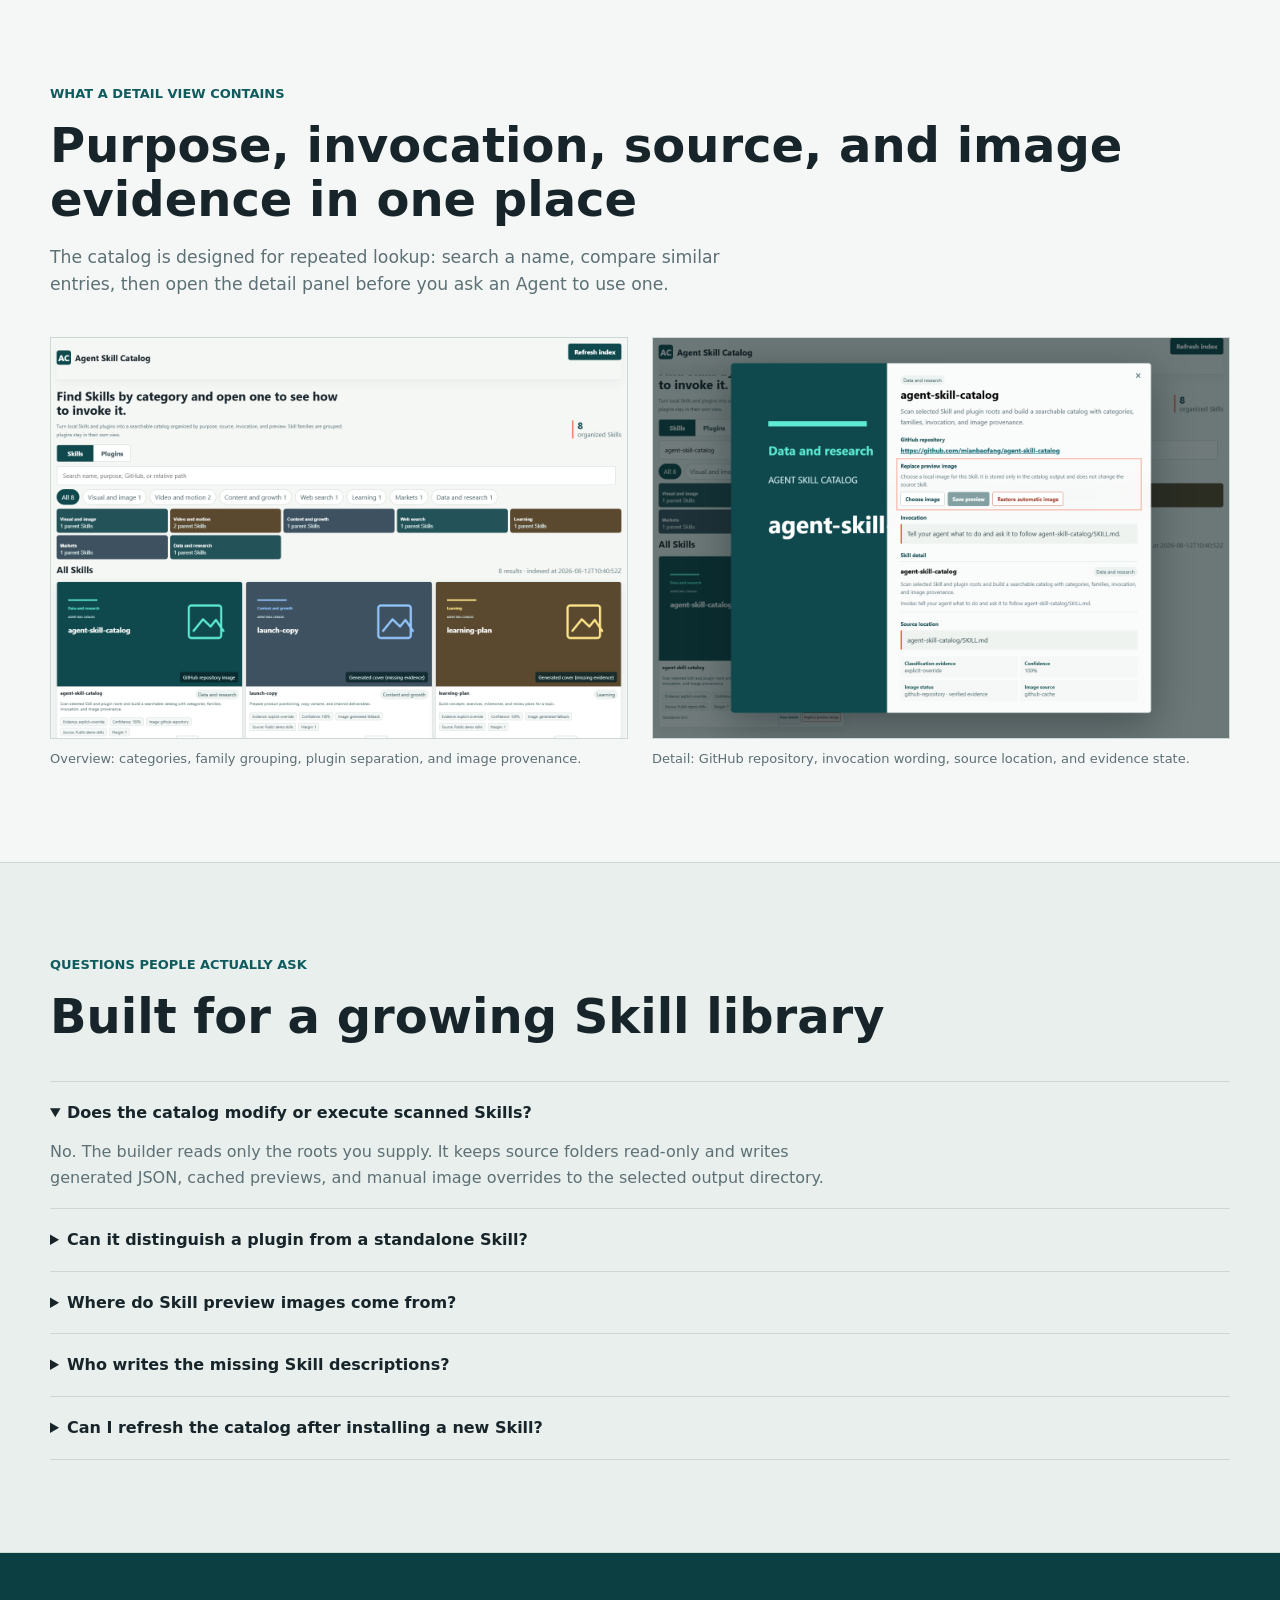
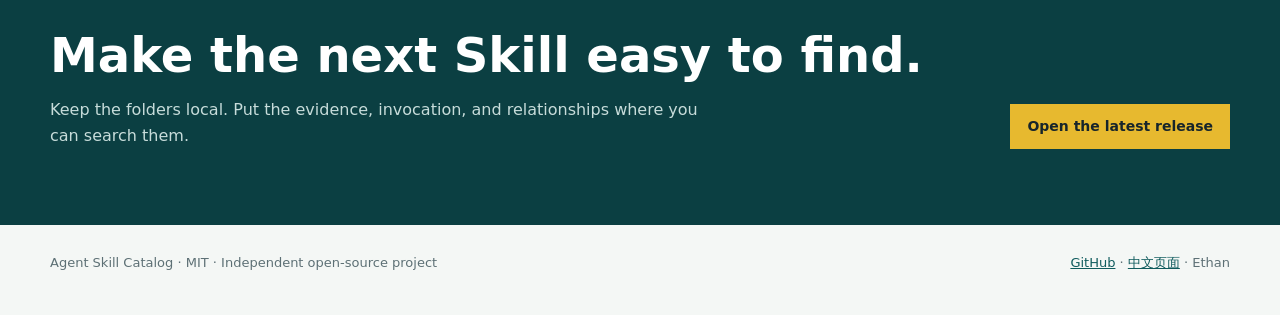
==== commit f7ac743f: "release: publish agent skill catalog v0.3.6" ====
--- a/docs/index.html
+++ b/docs/index.html
@@ -28,8 +28,8 @@
     "url": "https://mianbaofang.github.io/agent-skill-catalog/",
     "codeRepository": "https://github.com/mianbaofang/agent-skill-catalog",
     "programmingLanguage": "Python",
-    "softwareVersion": "0.3.5",
-    "dateModified": "2026-08-17",
+    "softwareVersion": "0.3.6",
+    "dateModified": "2026-08-18",
     "runtimePlatform": "Windows, macOS, Linux",
     "license": "https://github.com/mianbaofang/agent-skill-catalog/blob/main/LICENSE",
     "applicationCategory": "DeveloperApplication",
@@ -69,7 +69,7 @@
           <h2>Start with one command</h2>
           <p class="lede">Install the published Skill, then tell your Agent which local roots to inspect.</p>
         </div>
-        <code class="command">gh skill install mianbaofang/agent-skill-catalog agent-skill-catalog --pin v0.3.5 --agent codex --scope user</code>
+        <code class="command">gh skill install mianbaofang/agent-skill-catalog agent-skill-catalog --pin v0.3.6 --agent codex --scope user</code>
       </div>
     </section>
 
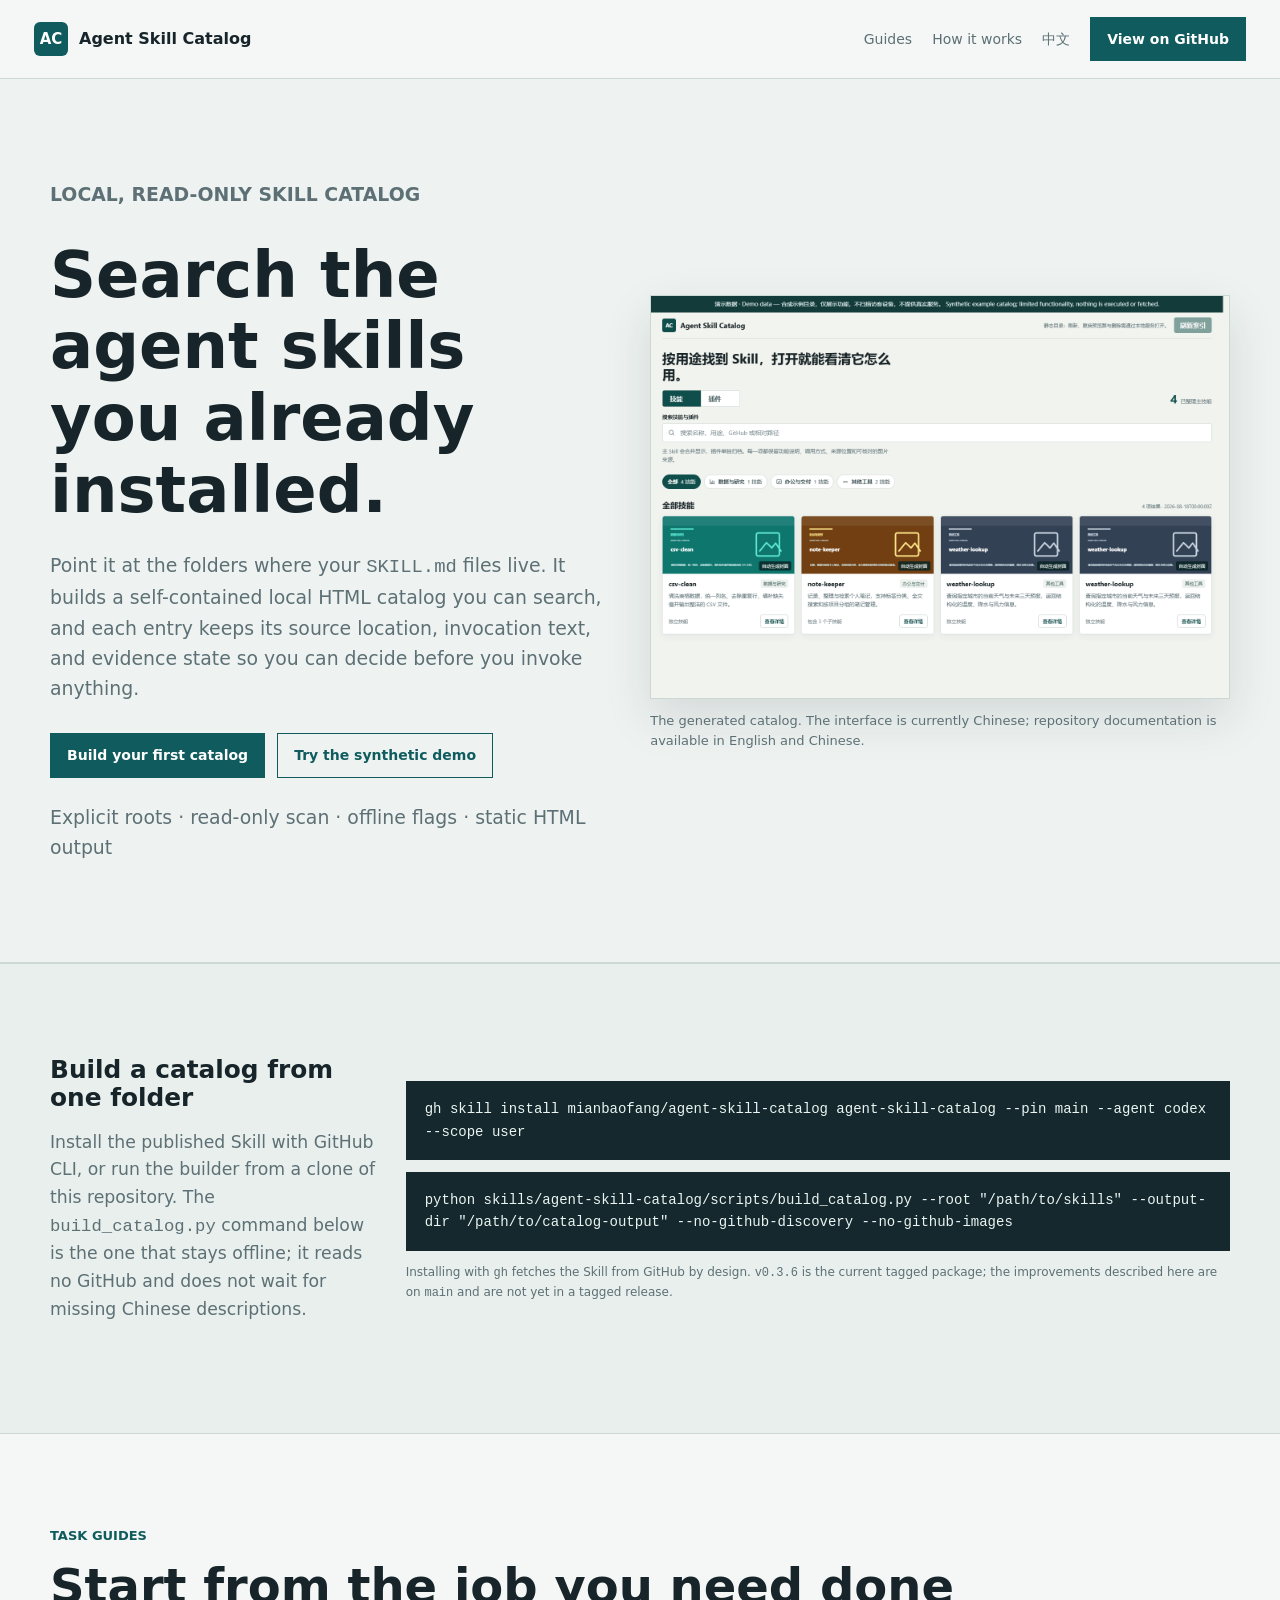
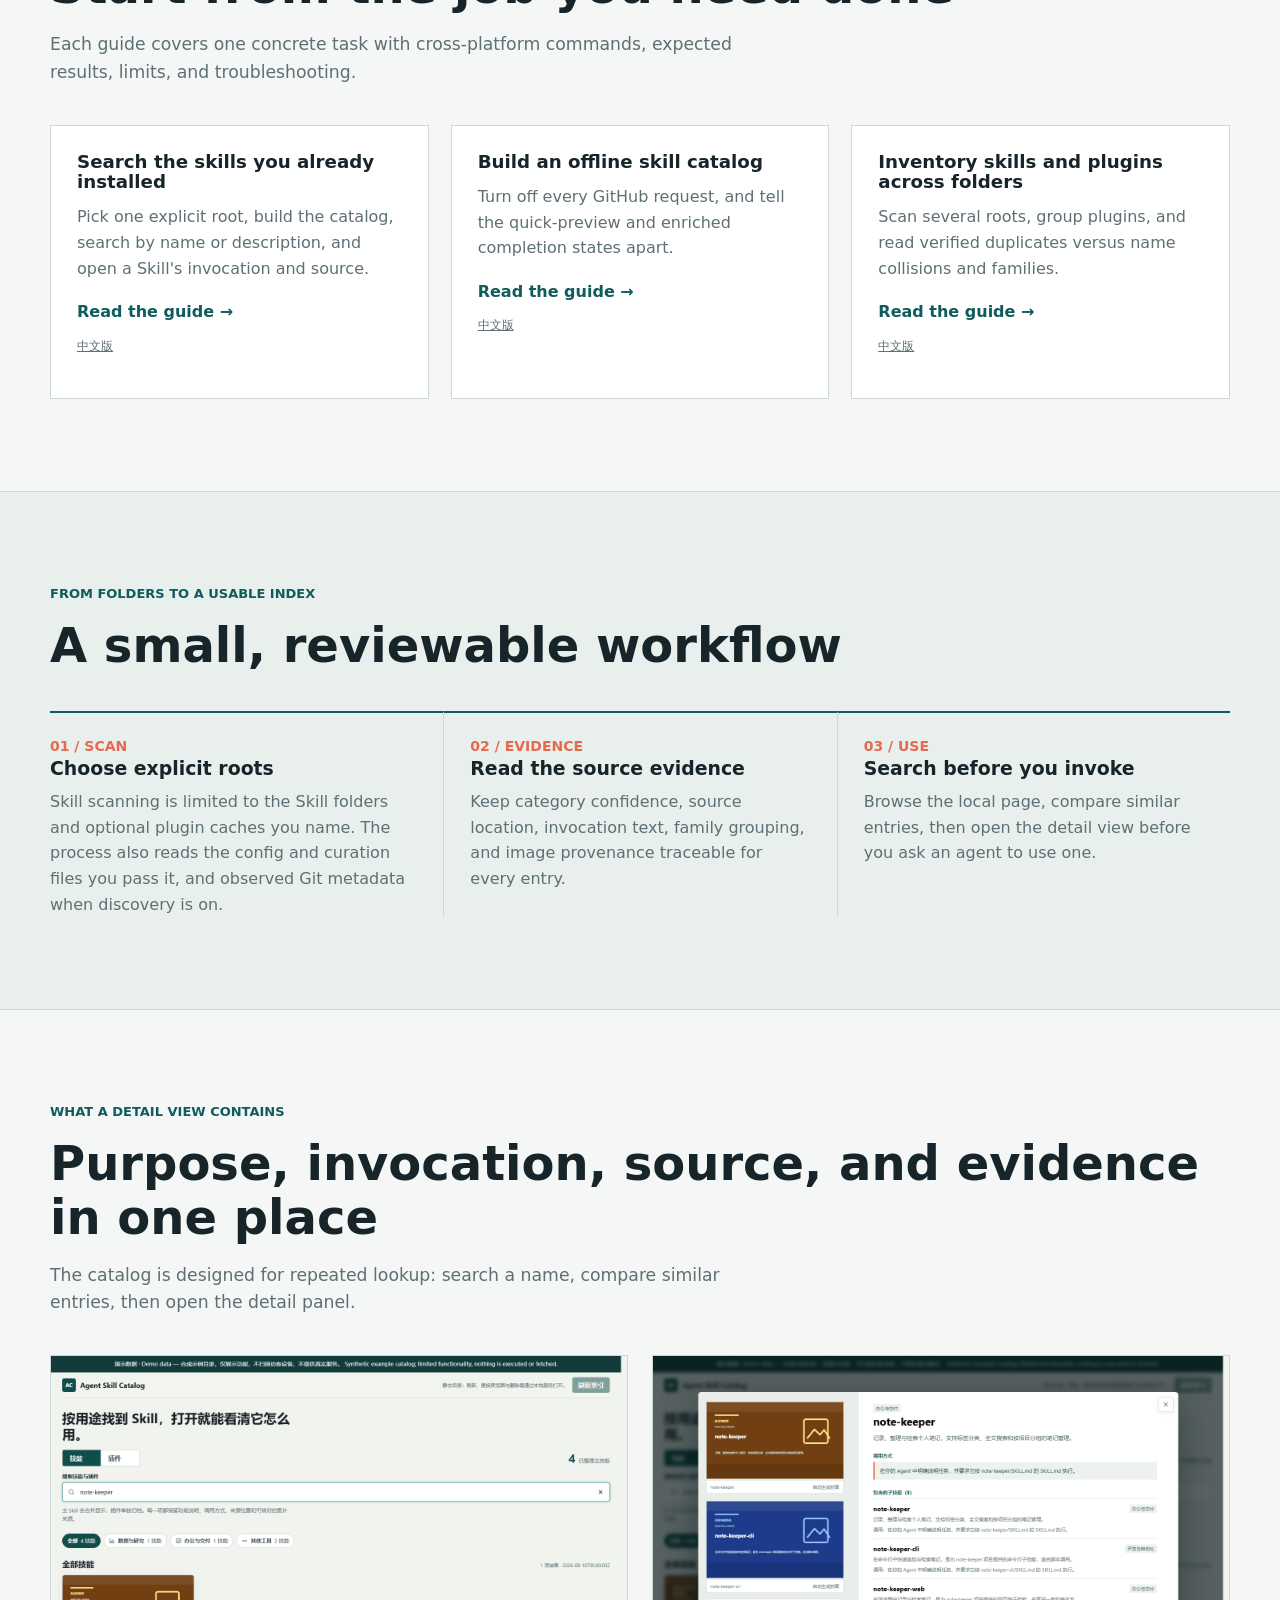
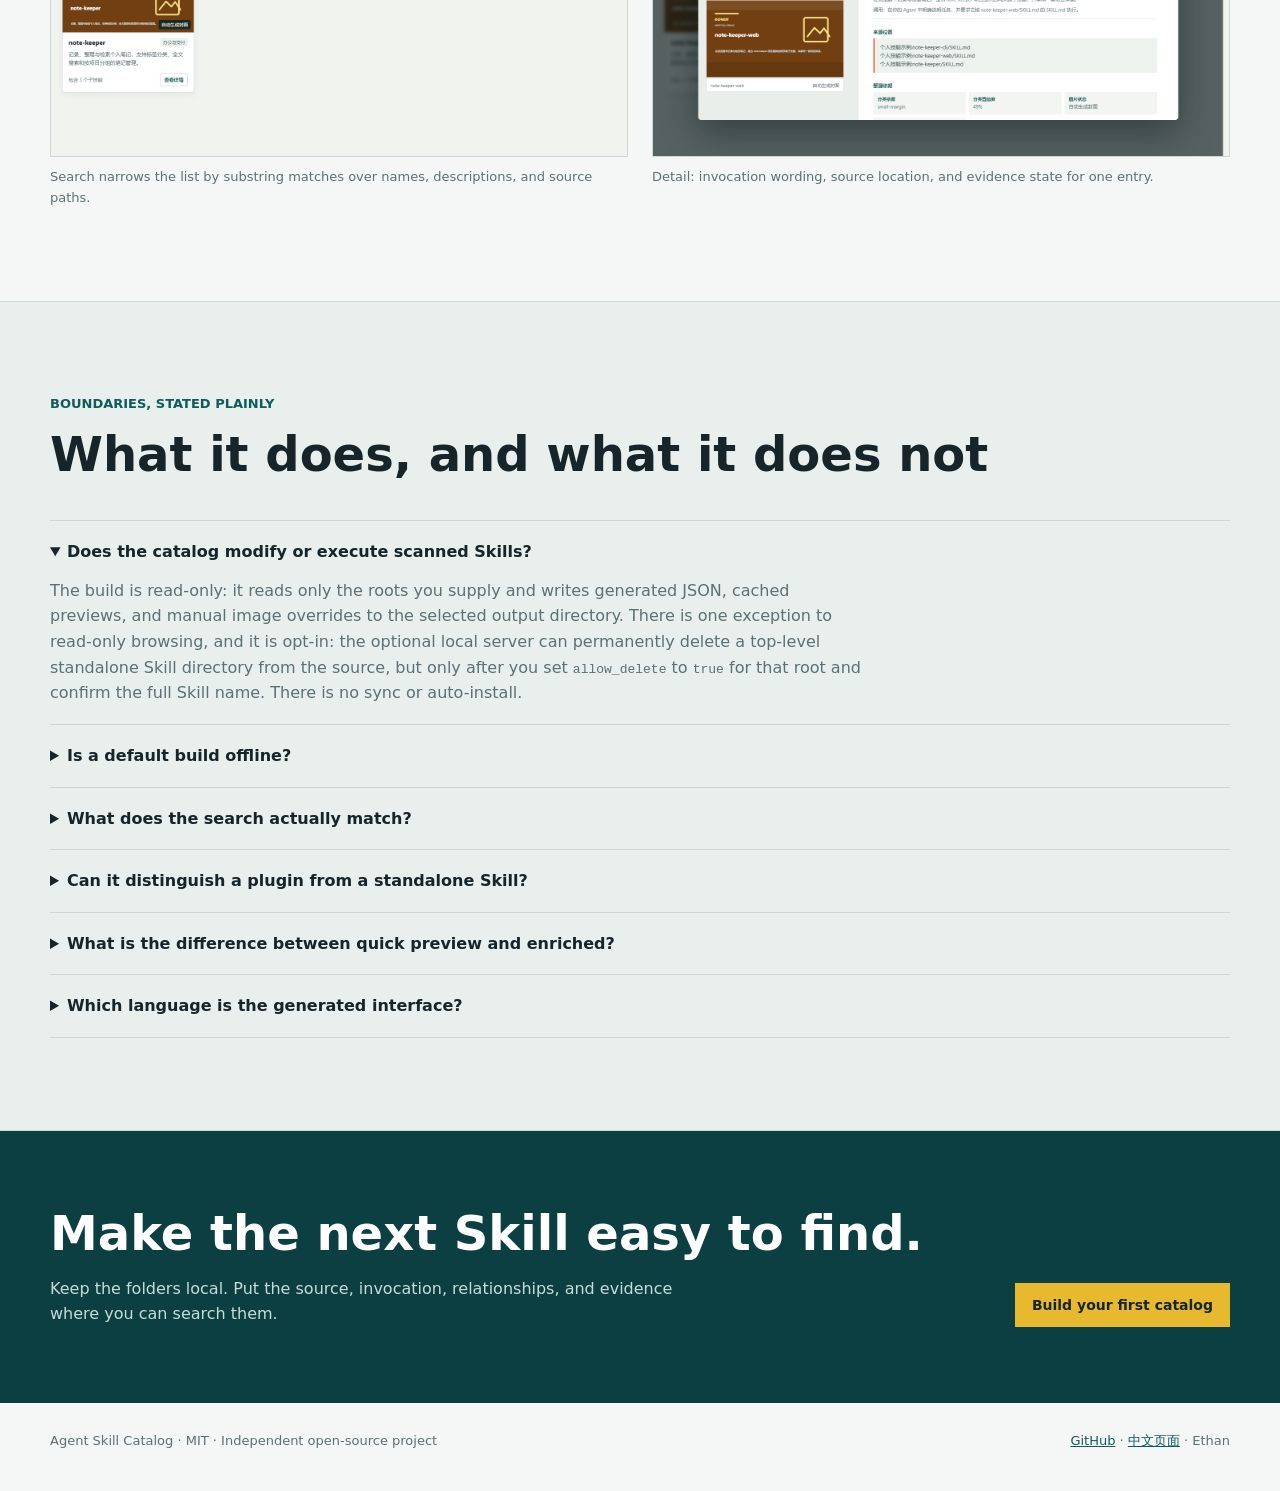
==== commit 398c0fdc: "Improve offline first use, responsive catalog and task guides" ====
--- a/docs/index.html
+++ b/docs/index.html
@@ -3,21 +3,21 @@
 <head>
   <meta charset="utf-8">
   <meta name="viewport" content="width=device-width, initial-scale=1">
-  <title>Agent Skill Catalog | local Skill manager and Codex Skill catalog</title>
-  <meta name="description" content="A local Skill manager and Codex Skill catalog for organizing Agent Skills and Codex plugins by category, family, invocation, GitHub preview, and evidence-backed descriptions in a read-only desktop catalog.">
+  <title>Agent Skill Catalog | search the agent skills you already installed</title>
+  <meta name="description" content="Turn the SKILL.md folders you choose into a searchable local HTML catalog. Inspect a Skill's source and invocation, and tell standalone Skills, verified families, and plugin bundles apart.">
   <link rel="canonical" href="https://mianbaofang.github.io/agent-skill-catalog/">
   <link rel="alternate" hreflang="en" href="https://mianbaofang.github.io/agent-skill-catalog/">
   <link rel="alternate" hreflang="zh-CN" href="https://mianbaofang.github.io/agent-skill-catalog/index-zh.html">
   <link rel="alternate" hreflang="x-default" href="https://mianbaofang.github.io/agent-skill-catalog/">
   <meta property="og:type" content="website">
-  <meta property="og:title" content="Agent Skill Catalog | local Skill manager">
-  <meta property="og:description" content="A Codex Skill catalog for finding Agent Skills, parent-child families, plugins, invocation text, GitHub sources, and real preview images.">
+  <meta property="og:title" content="Agent Skill Catalog | search the skills you already installed">
+  <meta property="og:description" content="A local, read-only catalog for Agent Skills and plugins: explicit roots, source and invocation per entry, families, plugins, and offline builds.">
   <meta property="og:url" content="https://mianbaofang.github.io/agent-skill-catalog/">
-  <meta property="og:image" content="https://mianbaofang.github.io/agent-skill-catalog/media/agent-skill-catalog-overview.en.png">
+  <meta property="og:image" content="https://mianbaofang.github.io/agent-skill-catalog/media/agent-skill-catalog-overview.png">
   <meta name="twitter:card" content="summary_large_image">
-  <meta name="twitter:title" content="Agent Skill Catalog | local Skill manager">
-  <meta name="twitter:description" content="Find the right entry in a Codex Skill catalog without opening every SKILL.md file.">
-  <meta name="twitter:image" content="https://mianbaofang.github.io/agent-skill-catalog/media/agent-skill-catalog-overview.en.png">
+  <meta name="twitter:title" content="Agent Skill Catalog | search the skills you already installed">
+  <meta name="twitter:description" content="Search the local SKILL.md folders you choose without opening every file.">
+  <meta name="twitter:image" content="https://mianbaofang.github.io/agent-skill-catalog/media/agent-skill-catalog-overview.png">
   <link rel="stylesheet" href="assets/site.css">
   <script type="application/ld+json">
   {
@@ -29,11 +29,11 @@
     "codeRepository": "https://github.com/mianbaofang/agent-skill-catalog",
     "programmingLanguage": "Python",
     "softwareVersion": "0.3.6",
-    "dateModified": "2026-08-18",
+    "dateModified": "2026-11-12",
     "runtimePlatform": "Windows, macOS, Linux",
     "license": "https://github.com/mianbaofang/agent-skill-catalog/blob/main/LICENSE",
     "applicationCategory": "DeveloperApplication",
-    "image": "https://mianbaofang.github.io/agent-skill-catalog/media/agent-skill-catalog-overview.en.png",
+    "image": "https://mianbaofang.github.io/agent-skill-catalog/media/agent-skill-catalog-overview.png",
     "author": {"@type": "Person", "name": "Ethan"}
   }
   </script>
@@ -42,8 +42,8 @@
   <header class="site-header">
     <a class="brand" href="./"><span class="brand-mark">AC</span><span>Agent Skill Catalog</span></a>
     <nav class="site-nav" aria-label="Primary navigation">
-      <a href="#workflow">Workflow</a>
-      <a href="#screens">Screens</a>
+      <a href="#guides">Guides</a>
+      <a href="#workflow">How it works</a>
       <a href="index-zh.html">中文</a>
       <a class="nav-button" href="https://github.com/mianbaofang/agent-skill-catalog">View on GitHub</a>
     </nav>
@@ -51,46 +51,62 @@
 
   <main>
     <section class="hero" aria-labelledby="hero-title">
-      <div class="hero-copy">
-        <p class="eyebrow">local Skill manager for AI coding agents</p>
-        <h1 id="hero-title">Agent Skill Catalog</h1>
-        <p>Use a Codex Skill catalog to organize a large local library of Agent Skills and plugins by category, family, invocation, GitHub preview, real image evidence, and Chinese descriptions.</p>
-        <div class="hero-actions">
-          <a class="button" href="#install">Install the Skill</a>
-          <a class="button secondary" href="https://github.com/mianbaofang/agent-skill-catalog">Read the repository</a>
+      <div class="hero-inner">
+        <div class="hero-copy">
+          <p class="eyebrow">local, read-only skill catalog</p>
+          <h1 id="hero-title">Search the agent skills you already installed.</h1>
+          <p>Point it at the folders where your <code>SKILL.md</code> files live. It builds a self-contained local HTML catalog you can search, and each entry keeps its source location, invocation text, and evidence state so you can decide before you invoke anything.</p>
+          <div class="hero-actions">
+            <a class="button" href="#install">Build your first catalog</a>
+            <a class="button secondary" href="demo/index.html">Try the synthetic demo</a>
+          </div>
+          <p class="proof-line">Explicit roots &middot; read-only scan &middot; offline flags &middot; static HTML output</p>
         </div>
-        <p class="proof-line">Read-only scan · desktop HTML · explicit roots · evidence labels</p>
+        <figure class="hero-visual">
+          <img src="media/agent-skill-catalog-overview.png" alt="Generated catalog overview showing category tabs, a searchable Skill list, separate Skills and plugins views, and category counts" width="1440" height="1000">
+          <figcaption>The generated catalog. The interface is currently Chinese; repository documentation is available in English and Chinese.</figcaption>
+        </figure>
       </div>
     </section>
 
     <section class="section-band" id="install">
       <div class="install-strip">
         <div>
-          <h2>Start with one command</h2>
-          <p class="lede">Install the published Skill, then tell your Agent which local roots to inspect.</p>
+          <h2>Build a catalog from one folder</h2>
+          <p class="lede">Install the published Skill with GitHub CLI, or run the builder from a clone of this repository. The <code>build_catalog.py</code> command below is the one that stays offline; it reads no GitHub and does not wait for missing Chinese descriptions.</p>
         </div>
-        <code class="command">gh skill install mianbaofang/agent-skill-catalog agent-skill-catalog --pin v0.3.6 --agent codex --scope user</code>
+        <div>
+          <code class="command">gh skill install mianbaofang/agent-skill-catalog agent-skill-catalog --pin main --agent codex --scope user</code>
+          <code class="command" style="margin-top:12px;">python skills/agent-skill-catalog/scripts/build_catalog.py --root "/path/to/skills" --output-dir "/path/to/catalog-output" --no-github-discovery --no-github-images</code>
+          <p class="guide-langs" style="margin-top:12px;">Installing with <code>gh</code> fetches the Skill from GitHub by design. <code>v0.3.6</code> is the current tagged package; the improvements described here are on <code>main</code> and are not yet in a tagged release.</p>
+        </div>
       </div>
     </section>
 
-    <section class="section">
+    <section class="section" id="guides">
       <div class="section-heading">
-        <p class="eyebrow">Why it exists</p>
-        <h2>Find the right capability without opening every SKILL.md</h2>
-        <p class="lede">A flat folder list hides the difference between a standalone Skill, a child of a larger family, and a plugin-provided capability. The catalog makes that difference visible before you invoke anything.</p>
+        <p class="eyebrow">Task guides</p>
+        <h2>Start from the job you need done</h2>
+        <p class="lede">Each guide covers one concrete task with cross-platform commands, expected results, limits, and troubleshooting.</p>
       </div>
-      <div class="three-up">
-        <article class="accent-teal">
-          <h3>Families stay together</h3>
-          <p>Real parent and child Skills appear as one family entry, with the child list available in the detail view.</p>
+      <div class="guides">
+        <article>
+          <h3>Search the skills you already installed</h3>
+          <p>Pick one explicit root, build the catalog, search by name or description, and open a Skill's invocation and source.</p>
+          <a class="guide-link" href="guides/search-installed-skills.html">Read the guide &rarr;</a>
+          <p class="guide-langs"><a href="guides/search-installed-skills-zh.html">中文版</a></p>
         </article>
-        <article class="accent-coral">
-          <h3>Plugins stay separate</h3>
-          <p>Plugin-provided Skills are shown under their provider and plugin instead of inflating the standalone count.</p>
+        <article>
+          <h3>Build an offline skill catalog</h3>
+          <p>Turn off every GitHub request, and tell the quick-preview and enriched completion states apart.</p>
+          <a class="guide-link" href="guides/offline-skill-catalog.html">Read the guide &rarr;</a>
+          <p class="guide-langs"><a href="guides/offline-skill-catalog-zh.html">中文版</a></p>
         </article>
-        <article class="accent-yellow">
-          <h3>Evidence stays visible</h3>
-          <p>Classification confidence, invocation text, GitHub URLs, image provenance, and missing evidence remain inspectable.</p>
+        <article>
+          <h3>Inventory skills and plugins across folders</h3>
+          <p>Scan several roots, group plugins, and read verified duplicates versus name collisions and families.</p>
+          <a class="guide-link" href="guides/skills-and-plugin-inventory.html">Read the guide &rarr;</a>
+          <p class="guide-langs"><a href="guides/skills-and-plugin-inventory-zh.html">中文版</a></p>
         </article>
       </div>
     </section>
@@ -101,50 +117,47 @@
         <h2>A small, reviewable workflow</h2>
       </div>
       <div class="steps">
-        <article class="step"><span class="step-number">01 / SCAN</span><h3>Choose explicit roots</h3><p>Point the builder at the Skill folders and optional plugin caches you actually want to inspect.</p></article>
-        <article class="step"><span class="step-number">02 / EVIDENCE</span><h3>Read the source evidence</h3><p>Compare local SKILL.md content with an observed GitHub README, then keep category, family, description, and image status traceable.</p></article>
-        <article class="step"><span class="step-number">03 / USE</span><h3>Search before invoking</h3><p>The invoking Agent writes Chinese descriptions in resumable batches before the local page is reported complete.</p></article>
+        <article class="step"><span class="step-number">01 / SCAN</span><h3>Choose explicit roots</h3><p>Skill scanning is limited to the Skill folders and optional plugin caches you name. The process also reads the config and curation files you pass it, and observed Git metadata when discovery is on.</p></article>
+        <article class="step"><span class="step-number">02 / EVIDENCE</span><h3>Read the source evidence</h3><p>Keep category confidence, source location, invocation text, family grouping, and image provenance traceable for every entry.</p></article>
+        <article class="step"><span class="step-number">03 / USE</span><h3>Search before you invoke</h3><p>Browse the local page, compare similar entries, then open the detail view before you ask an agent to use one.</p></article>
       </div>
-      <figure class="visual-frame">
-        <img src="media/agent-skill-catalog-filter.en.png" alt="Agent Skill Catalog English filtered view showing categories, search results, and a Skill preview" width="1440" height="1000">
-        <figcaption class="visual-caption">The filter view keeps category counts, search results, GitHub preview evidence, and manual image controls in one desktop workspace.</figcaption>
-      </figure>
     </section>
 
     <section class="section" id="screens">
       <div class="section-heading">
         <p class="eyebrow">What a detail view contains</p>
-        <h2>Purpose, invocation, source, and image evidence in one place</h2>
-        <p class="lede">The catalog is designed for repeated lookup: search a name, compare similar entries, then open the detail panel before you ask an Agent to use one.</p>
+        <h2>Purpose, invocation, source, and evidence in one place</h2>
+        <p class="lede">The catalog is designed for repeated lookup: search a name, compare similar entries, then open the detail panel.</p>
       </div>
       <div class="screens">
-        <figure><img src="media/agent-skill-catalog-overview.en.png" alt="Agent Skill Catalog English overview with category tabs, Skill families, plugin separation, and preview images" width="1440" height="1000"><figcaption>Overview: categories, family grouping, plugin separation, and image provenance.</figcaption></figure>
-        <figure><img src="media/agent-skill-catalog-detail.en.png" alt="Agent Skill Catalog English detail panel showing GitHub repository, invocation text, source path, and replace-preview and restore-automatic-image controls" width="1440" height="1000"><figcaption>Detail: GitHub repository, invocation wording, source location, and evidence state.</figcaption></figure>
+        <figure><img src="media/agent-skill-catalog-filter.png" alt="Catalog filter view showing category counts, search results, and a Skill card" width="1440" height="1000"><figcaption>Search narrows the list by substring matches over names, descriptions, and source paths.</figcaption></figure>
+        <figure><img src="media/agent-skill-catalog-detail.png" alt="Catalog detail panel showing invocation text, source location, and evidence state" width="1440" height="1000"><figcaption>Detail: invocation wording, source location, and evidence state for one entry.</figcaption></figure>
       </div>
     </section>
 
     <section class="section-band">
       <div class="section-heading">
-        <p class="eyebrow">Questions people actually ask</p>
-        <h2>Built for a growing Skill library</h2>
+        <p class="eyebrow">Boundaries, stated plainly</p>
+        <h2>What it does, and what it does not</h2>
       </div>
       <div class="faq">
-        <details open><summary>Does the catalog modify or execute scanned Skills?</summary><p>No. The builder reads only the roots you supply. It keeps source folders read-only and writes generated JSON, cached previews, and manual image overrides to the selected output directory.</p></details>
-        <details><summary>Can it distinguish a plugin from a standalone Skill?</summary><p>Yes, when the configured roots and package evidence make that distinction observable. Plugin aggregates have their own view and are not counted as standalone Skills.</p></details>
-        <details><summary>Where do Skill preview images come from?</summary><p>Manual output-owned overrides take priority. Otherwise the catalog uses verified public GitHub repository previews, Skill-provided local images, or a clearly labeled fallback when real image evidence is unavailable.</p></details>
-        <details><summary>Who writes the missing Skill descriptions?</summary><p>The invoking Agent reads the bounded local SKILL.md and observed GitHub README evidence, writes a natural Chinese batch, and applies it through the resumable description queue before the build can report completion.</p></details>
-        <details><summary>Can I refresh the catalog after installing a new Skill?</summary><p>Run the local server with the same roots recorded at startup and use the refresh action. The server rejects replacement inputs so a refresh cannot silently scan a different library.</p></details>
+        <details open><summary>Does the catalog modify or execute scanned Skills?</summary><p>The build is read-only: it reads only the roots you supply and writes generated JSON, cached previews, and manual image overrides to the selected output directory. There is one exception to read-only browsing, and it is opt-in: the optional local server can permanently delete a top-level standalone Skill directory from the source, but only after you set <code>allow_delete</code> to <code>true</code> for that root and confirm the full Skill name. There is no sync or auto-install.</p></details>
+        <details><summary>Is a default build offline?</summary><p>Not guaranteed. Without flags, the builder may send Skill names to GitHub repository search and fetch one public preview per observed repository. Add <code>--no-github-discovery --no-github-images</code> for a build with no GitHub request, and <code>description_queue.py next --no-github-readmes</code> when running the description queue.</p></details>
+        <details><summary>What does the search actually match?</summary><p>Substring matching over Skill names, descriptions, GitHub metadata, and source-relative paths. It is not semantic or natural-language search, and it does not rank which Skill is best for a request.</p></details>
+        <details><summary>Can it distinguish a plugin from a standalone Skill?</summary><p>Yes, when the configured roots and package evidence make that distinction observable. Plugin aggregates get their own view and are not counted as standalone Skills.</p></details>
+        <details><summary>What is the difference between quick preview and enriched?</summary><p>A quick preview builds and shows entries even with missing Chinese descriptions. Adding <code>--require-complete-descriptions</code> makes the build exit with code 3 until the description queue is empty; exit code 0 plus <code>pending_description_count</code> of zero means the enriched catalog is complete.</p></details>
+        <details><summary>Which language is the generated interface?</summary><p>The generated catalog interface is currently Chinese. This site and the repository README are available in English and Chinese; that does not make the generated UI bilingual.</p></details>
       </div>
     </section>
 
     <section class="cta">
       <div class="cta-inner">
-        <div><h2>Make the next Skill easy to find.</h2><p>Keep the folders local. Put the evidence, invocation, and relationships where you can search them.</p></div>
-        <a class="button" href="https://github.com/mianbaofang/agent-skill-catalog/releases/latest">Open the latest release</a>
+        <div><h2>Make the next Skill easy to find.</h2><p>Keep the folders local. Put the source, invocation, relationships, and evidence where you can search them.</p></div>
+        <a class="button" href="#install">Build your first catalog</a>
       </div>
     </section>
   </main>
 
-  <footer><div class="footer-inner"><span>Agent Skill Catalog · MIT · Independent open-source project</span><span><a href="https://github.com/mianbaofang/agent-skill-catalog">GitHub</a> · <a href="index-zh.html">中文页面</a> · Ethan</span></div></footer>
+  <footer><div class="footer-inner"><span>Agent Skill Catalog &middot; MIT &middot; Independent open-source project</span><span><a href="https://github.com/mianbaofang/agent-skill-catalog">GitHub</a> &middot; <a href="index-zh.html">中文页面</a> &middot; Ethan</span></div></footer>
 </body>
 </html>
--- a/docs/assets/site.css
+++ b/docs/assets/site.css
@@ -85,24 +85,20 @@
 
 .hero {
   background-color: #eef3f1;
-  background-image: url("../media/agent-skill-catalog-overview.png");
-  background-position: right center;
-  background-repeat: no-repeat;
-  background-size: auto 100%;
-  min-height: 650px;
-  overflow: hidden;
-  position: relative;
-}
-
-.hero-copy {
-  background: rgba(244, 247, 245, .95);
-  border-right: 1px solid rgba(203, 216, 212, .7);
-  min-height: 650px;
-  padding: 94px 54px 70px max(34px, calc((100vw - var(--max)) / 2));
-  position: relative;
-  width: 53%;
-  z-index: 1;
-}
+  border-bottom: 1px solid var(--line);
+  padding: 76px 34px 70px;
+}
+
+.hero-inner {
+  align-items: center;
+  display: grid;
+  gap: 48px;
+  grid-template-columns: minmax(0, 1fr) minmax(0, 1.05fr);
+  margin: 0 auto;
+  max-width: var(--max);
+}
+
+.hero-copy { position: relative; z-index: 1; }
 
 .eyebrow {
   color: var(--teal);
@@ -114,7 +110,7 @@
 }
 
 h1, h2, h3 { line-height: 1.12; margin: 0; }
-h1 { font-size: 5rem; max-width: 620px; }
+h1 { font-size: 4rem; max-width: 620px; }
 h2 { font-size: 3rem; }
 h3 { font-size: 1.18rem; }
 
@@ -127,6 +123,37 @@
 
 .hero-actions { display: flex; flex-wrap: wrap; gap: 12px; }
 .proof-line { color: var(--muted); font-size: 13px; margin-top: 28px; }
+
+.hero-visual { margin: 0; }
+.hero-visual img {
+  background: white;
+  border: 1px solid var(--line);
+  box-shadow: 0 18px 45px rgba(23, 37, 43, .12);
+  display: block;
+  height: auto;
+  width: 100%;
+}
+.hero-visual figcaption { color: var(--muted); font-size: 13px; margin-top: 12px; }
+
+.guides {
+  display: grid;
+  gap: 22px;
+  grid-template-columns: repeat(3, 1fr);
+  margin-top: 36px;
+}
+.guides article {
+  background: white;
+  border: 1px solid var(--line);
+  display: flex;
+  flex-direction: column;
+  padding: 26px 26px 24px;
+}
+.guides h3 { font-size: 1.14rem; }
+.guides p { color: var(--muted); flex: 1; margin: 12px 0 18px; }
+.guides a.guide-link { color: var(--teal); font-weight: 750; text-decoration: none; }
+.guides a.guide-link:hover, .guides a.guide-link:focus-visible { text-decoration: underline; }
+.guide-langs { color: var(--muted); font-size: 12px; margin-top: 8px; }
+.guide-langs a { color: var(--muted); }
 
 .section, .section-band { padding: 92px 34px; }
 .section > *, .section-band > * { margin-left: auto; margin-right: auto; max-width: var(--max); }
@@ -213,6 +240,113 @@
 .cta .button { background: var(--yellow); border-color: var(--yellow); color: var(--ink) !important; }
 .cta .button:hover, .cta .button:focus-visible { background: white; border-color: white; }
 
+/* ---------- Task guides ---------- */
+
+.guide-header { border-bottom: 1px solid var(--line); padding: 64px 34px 40px; }
+.guide-header > * { margin-left: auto; margin-right: auto; max-width: 820px; }
+.guide-kicker {
+  color: var(--teal);
+  font-size: 13px;
+  font-weight: 800;
+  letter-spacing: 0;
+  margin: 0 0 12px;
+  text-transform: uppercase;
+}
+.guide-header h1 { font-size: 3rem; max-width: 820px; }
+.guide-standfirst { color: var(--muted); font-size: 1.16rem; margin: 22px 0 0; max-width: 760px; }
+.guide-meta { color: var(--muted); font-size: 13px; margin-top: 18px; }
+.guide-meta a { color: var(--teal); }
+
+.guide-body { padding: 46px 34px 84px; }
+.guide-body > * { margin-left: auto; margin-right: auto; max-width: 820px; }
+
+.guide-body h2 {
+  border-top: 1px solid var(--line);
+  font-size: 1.7rem;
+  margin-top: 46px;
+  padding-top: 26px;
+}
+.guide-body h3 { font-size: 1.18rem; margin-top: 28px; }
+.guide-body p { color: #2d3f45; margin: 16px 0 0; }
+.guide-body ul, .guide-body ol { color: #2d3f45; margin: 16px 0 0; padding-left: 24px; }
+.guide-body li { margin-top: 8px; }
+.guide-body a { color: var(--teal); }
+.guide-body code {
+  background: var(--paper-strong);
+  border: 1px solid var(--line);
+  border-radius: 4px;
+  font-family: "Cascadia Code", Consolas, monospace;
+  font-size: 0.9em;
+  padding: 1px 5px;
+}
+.guide-body pre {
+  background: #15282d;
+  border-radius: 6px;
+  color: #eaf5f2;
+  font-family: "Cascadia Code", Consolas, monospace;
+  font-size: 14px;
+  line-height: 1.6;
+  margin: 18px 0 0;
+  max-width: 100%;
+  overflow-x: auto;
+  padding: 17px 19px;
+}
+.guide-body pre code { background: none; border: 0; color: inherit; padding: 0; white-space: pre; }
+
+.note {
+  border-left: 4px solid var(--teal);
+  background: var(--paper-strong);
+  margin-top: 18px;
+  max-width: 100%;
+  padding: 14px 18px;
+}
+.note p { margin: 0; }
+.note .note-label { color: var(--teal-dark); font-weight: 750; }
+
+/* OS-specific snippet blocks: both platforms stay in the static HTML. */
+.os-block { margin-top: 18px; }
+.os-block h3 {
+  color: var(--muted);
+  font-size: 13px;
+  font-weight: 800;
+  margin: 22px 0 0;
+  text-transform: uppercase;
+}
+.os-block pre { margin-top: 10px; }
+
+/* Comparison tables scroll inside their own box on narrow screens instead of
+   widening the whole document. */
+.guide-table {
+  border-collapse: collapse;
+  display: block;
+  margin-top: 18px;
+  max-width: 100%;
+  overflow-x: auto;
+  width: 100%;
+}
+.guide-table th, .guide-table td {
+  border: 1px solid var(--line);
+  /* Let the table keep natural column widths and scroll inside its own panel
+     on narrow screens, instead of breaking words mid-letter to squeeze in. */
+  overflow-wrap: normal;
+  word-break: normal;
+  padding: 10px 14px;
+  text-align: left;
+  vertical-align: top;
+}
+.guide-table th { background: var(--paper-strong); }
+.guide-table code { overflow-wrap: normal; word-break: normal; }
+
+.guide-next {
+  border-top: 1px solid var(--line);
+  margin-top: 54px;
+  padding-top: 26px;
+}
+.guide-next h2 { border-top: 0; margin-top: 0; padding-top: 0; }
+.guide-next ul { margin-top: 14px; }
+
+/* ---------- Footer ---------- */
+
 footer { color: var(--muted); font-size: 13px; padding: 28px 34px 42px; }
 .footer-inner { display: flex; gap: 20px; justify-content: space-between; margin: 0 auto; max-width: var(--max); }
 footer a { color: var(--teal); }
@@ -220,11 +354,11 @@
 @media (max-width: 980px) {
   .site-header { padding: 14px 22px; }
   .site-nav a:not(.nav-button) { display: none; }
-  .hero { background-size: auto 62%; background-position: right bottom; min-height: 780px; }
-  .hero-copy { min-height: 500px; padding: 70px 34px; width: 100%; }
-  h1 { font-size: 3.2rem; }
+  .hero { padding: 52px 22px; }
+  .hero-inner { gap: 34px; grid-template-columns: 1fr; }
+  h1 { font-size: 3rem; }
   h2 { font-size: 2.3rem; }
-  .three-up, .steps, .screens, .install-strip { grid-template-columns: 1fr; }
+  .three-up, .steps, .screens, .install-strip, .guides { grid-template-columns: 1fr; }
   .three-up article, .step + .step { border-left: 0; border-top: 1px solid var(--line); padding: 24px 0 0; }
   .three-up article:first-child { border-top: 0; padding-top: 5px; }
   .step { padding-right: 0; }
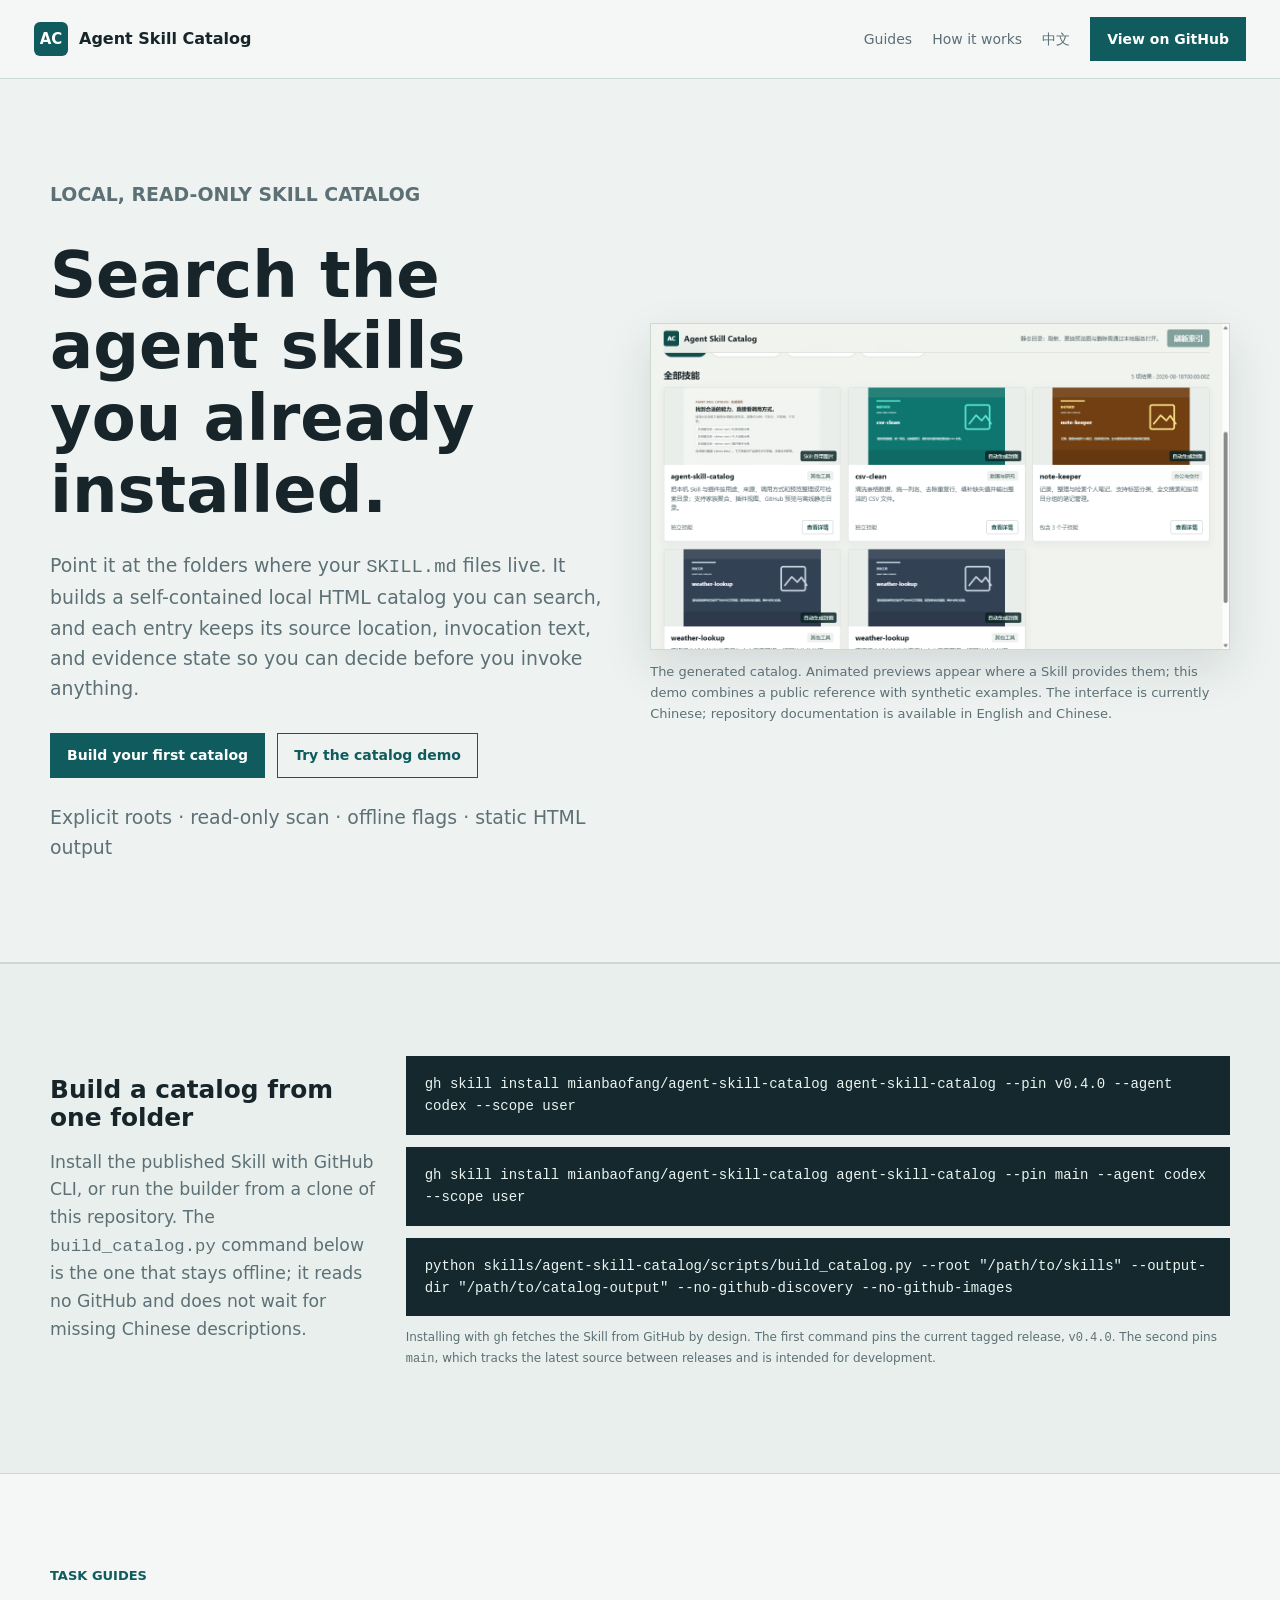
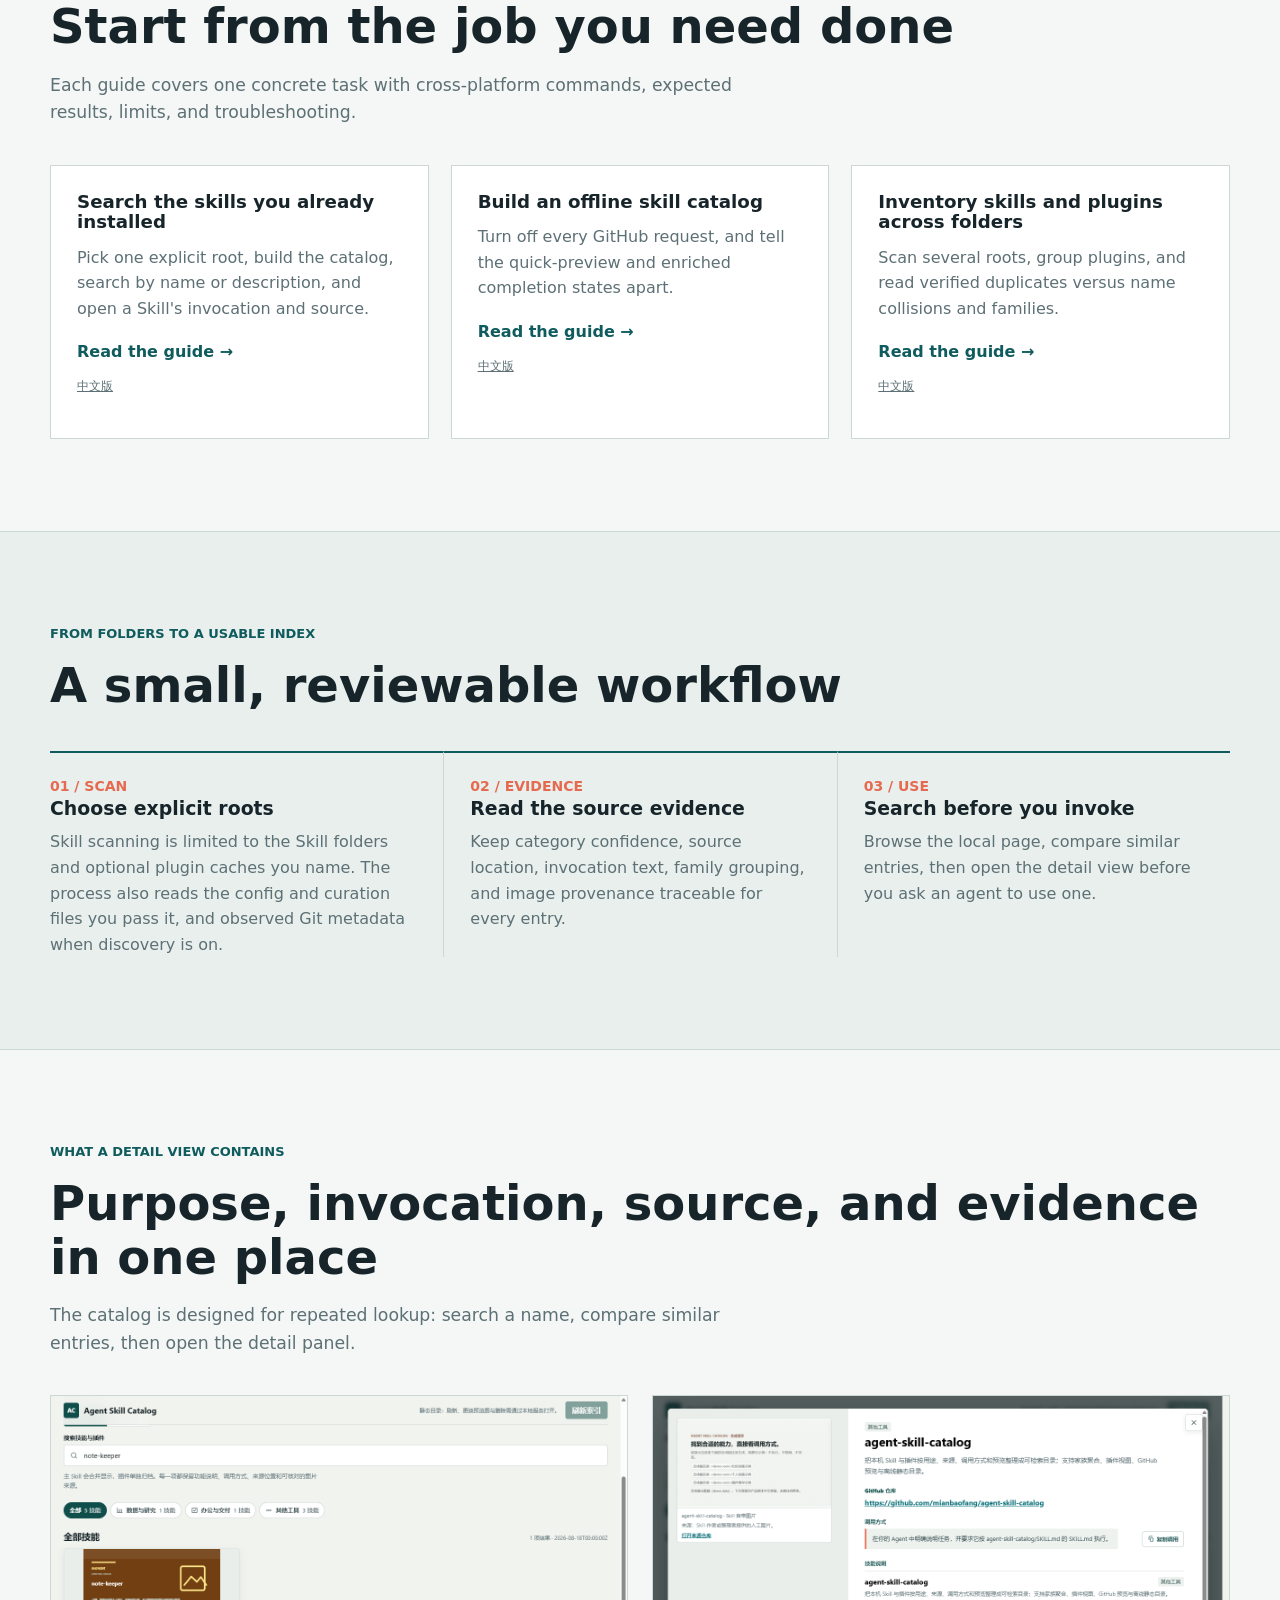
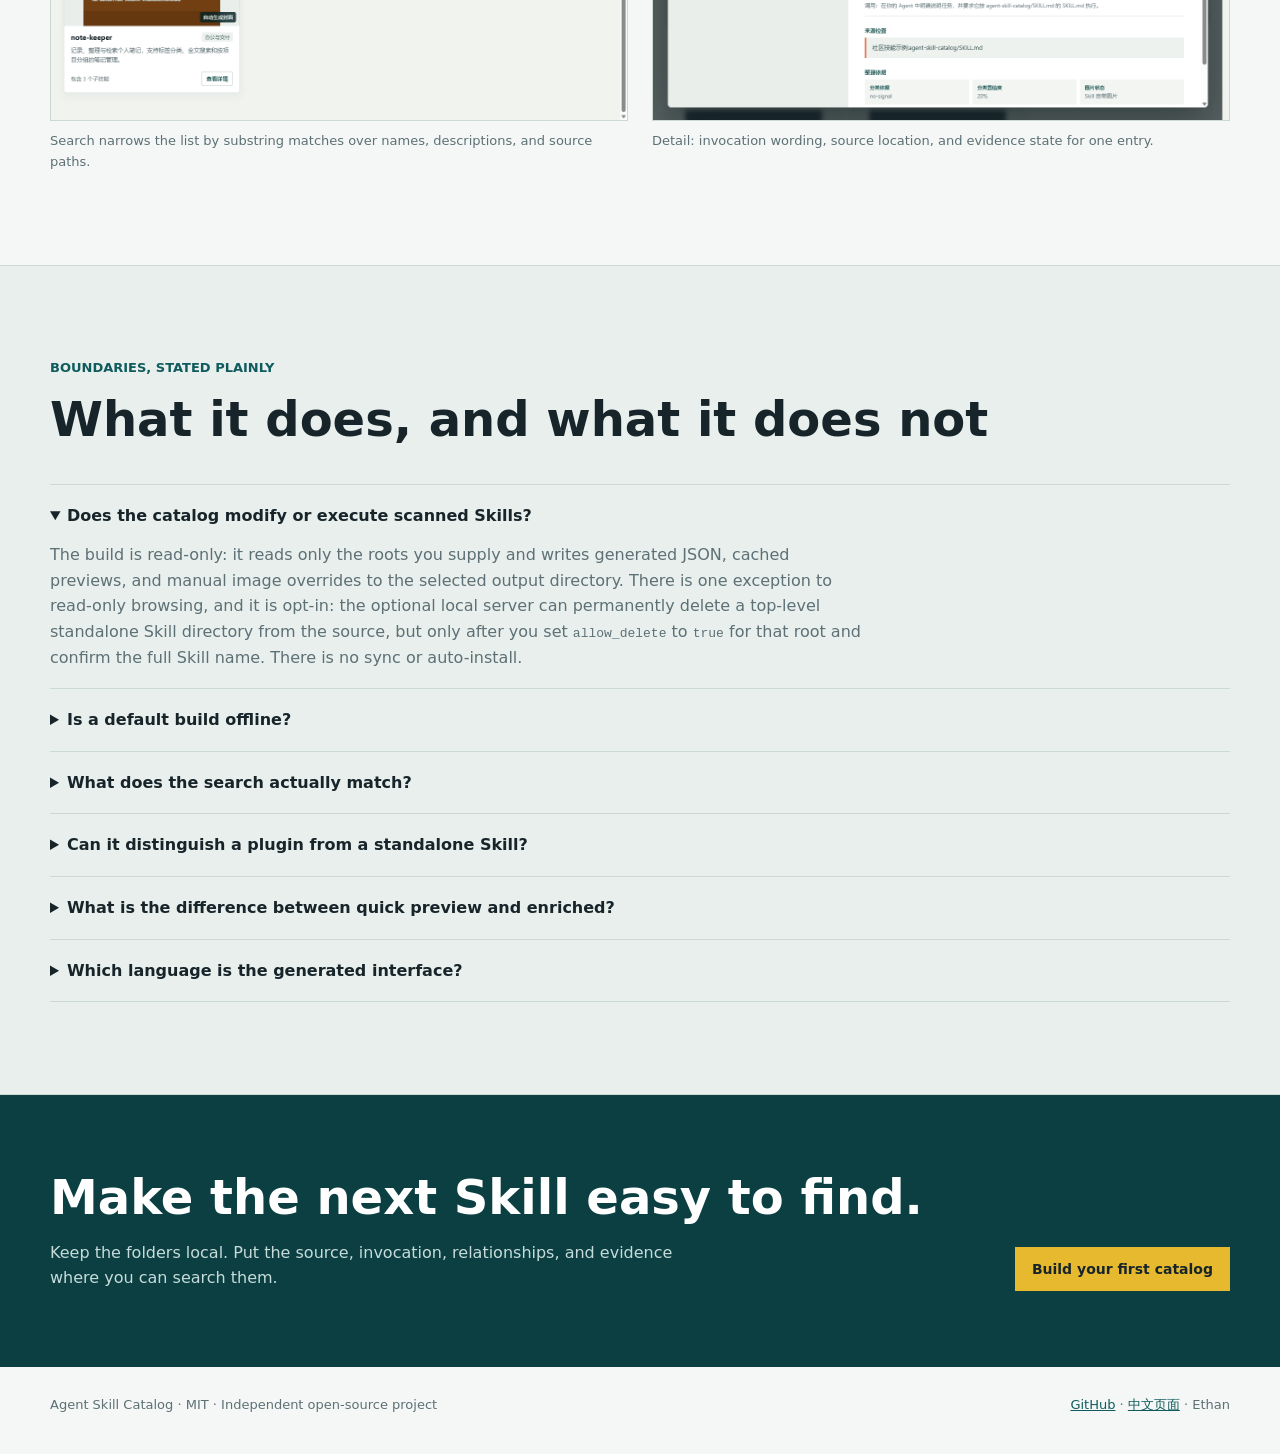
==== commit 958564d6: "Release v0.4.0 with animated preview showcase and offline task guides" ====
--- a/docs/index.html
+++ b/docs/index.html
@@ -13,11 +13,11 @@
   <meta property="og:title" content="Agent Skill Catalog | search the skills you already installed">
   <meta property="og:description" content="A local, read-only catalog for Agent Skills and plugins: explicit roots, source and invocation per entry, families, plugins, and offline builds.">
   <meta property="og:url" content="https://mianbaofang.github.io/agent-skill-catalog/">
-  <meta property="og:image" content="https://mianbaofang.github.io/agent-skill-catalog/media/agent-skill-catalog-overview.png">
+  <meta property="og:image" content="https://mianbaofang.github.io/agent-skill-catalog/media/agent-skill-catalog-overview.v0.4.0.png">
   <meta name="twitter:card" content="summary_large_image">
   <meta name="twitter:title" content="Agent Skill Catalog | search the skills you already installed">
   <meta name="twitter:description" content="Search the local SKILL.md folders you choose without opening every file.">
-  <meta name="twitter:image" content="https://mianbaofang.github.io/agent-skill-catalog/media/agent-skill-catalog-overview.png">
+  <meta name="twitter:image" content="https://mianbaofang.github.io/agent-skill-catalog/media/agent-skill-catalog-overview.v0.4.0.png">
   <link rel="stylesheet" href="assets/site.css">
   <script type="application/ld+json">
   {
@@ -28,12 +28,12 @@
     "url": "https://mianbaofang.github.io/agent-skill-catalog/",
     "codeRepository": "https://github.com/mianbaofang/agent-skill-catalog",
     "programmingLanguage": "Python",
-    "softwareVersion": "0.3.6",
+    "softwareVersion": "0.4.0",
     "dateModified": "2026-11-12",
     "runtimePlatform": "Windows, macOS, Linux",
     "license": "https://github.com/mianbaofang/agent-skill-catalog/blob/main/LICENSE",
     "applicationCategory": "DeveloperApplication",
-    "image": "https://mianbaofang.github.io/agent-skill-catalog/media/agent-skill-catalog-overview.png",
+    "image": "https://mianbaofang.github.io/agent-skill-catalog/media/agent-skill-catalog-overview.v0.4.0.png",
     "author": {"@type": "Person", "name": "Ethan"}
   }
   </script>
@@ -58,13 +58,13 @@
           <p>Point it at the folders where your <code>SKILL.md</code> files live. It builds a self-contained local HTML catalog you can search, and each entry keeps its source location, invocation text, and evidence state so you can decide before you invoke anything.</p>
           <div class="hero-actions">
             <a class="button" href="#install">Build your first catalog</a>
-            <a class="button secondary" href="demo/index.html">Try the synthetic demo</a>
+            <a class="button secondary" href="demo/index.html">Try the catalog demo</a>
           </div>
           <p class="proof-line">Explicit roots &middot; read-only scan &middot; offline flags &middot; static HTML output</p>
         </div>
         <figure class="hero-visual">
-          <img src="media/agent-skill-catalog-overview.png" alt="Generated catalog overview showing category tabs, a searchable Skill list, separate Skills and plugins views, and category counts" width="1440" height="1000">
-          <figcaption>The generated catalog. The interface is currently Chinese; repository documentation is available in English and Chinese.</figcaption>
+          <img src="media/agent-skill-catalog-overview.v0.4.0.png" alt="Generated catalog overview showing category tabs, a searchable Skill list, separate Skills and plugins views, and category counts" width="1440" height="1000">
+          <figcaption>The generated catalog. Animated previews appear where a Skill provides them; this demo combines a public reference with synthetic examples. The interface is currently Chinese; repository documentation is available in English and Chinese.</figcaption>
         </figure>
       </div>
     </section>
@@ -76,9 +76,10 @@
           <p class="lede">Install the published Skill with GitHub CLI, or run the builder from a clone of this repository. The <code>build_catalog.py</code> command below is the one that stays offline; it reads no GitHub and does not wait for missing Chinese descriptions.</p>
         </div>
         <div>
-          <code class="command">gh skill install mianbaofang/agent-skill-catalog agent-skill-catalog --pin main --agent codex --scope user</code>
+          <code class="command">gh skill install mianbaofang/agent-skill-catalog agent-skill-catalog --pin v0.4.0 --agent codex --scope user</code>
+          <code class="command" style="margin-top:12px;">gh skill install mianbaofang/agent-skill-catalog agent-skill-catalog --pin main --agent codex --scope user</code>
           <code class="command" style="margin-top:12px;">python skills/agent-skill-catalog/scripts/build_catalog.py --root "/path/to/skills" --output-dir "/path/to/catalog-output" --no-github-discovery --no-github-images</code>
-          <p class="guide-langs" style="margin-top:12px;">Installing with <code>gh</code> fetches the Skill from GitHub by design. <code>v0.3.6</code> is the current tagged package; the improvements described here are on <code>main</code> and are not yet in a tagged release.</p>
+          <p class="guide-langs" style="margin-top:12px;">Installing with <code>gh</code> fetches the Skill from GitHub by design. The first command pins the current tagged release, <code>v0.4.0</code>. The second pins <code>main</code>, which tracks the latest source between releases and is intended for development.</p>
         </div>
       </div>
     </section>
@@ -130,8 +131,8 @@
         <p class="lede">The catalog is designed for repeated lookup: search a name, compare similar entries, then open the detail panel.</p>
       </div>
       <div class="screens">
-        <figure><img src="media/agent-skill-catalog-filter.png" alt="Catalog filter view showing category counts, search results, and a Skill card" width="1440" height="1000"><figcaption>Search narrows the list by substring matches over names, descriptions, and source paths.</figcaption></figure>
-        <figure><img src="media/agent-skill-catalog-detail.png" alt="Catalog detail panel showing invocation text, source location, and evidence state" width="1440" height="1000"><figcaption>Detail: invocation wording, source location, and evidence state for one entry.</figcaption></figure>
+        <figure><img src="media/agent-skill-catalog-filter.v0.4.0.png" alt="Catalog filter view showing category counts, search results, and a Skill card" width="1440" height="1000"><figcaption>Search narrows the list by substring matches over names, descriptions, and source paths.</figcaption></figure>
+        <figure><img src="media/agent-skill-catalog-detail.v0.4.0.png" alt="Catalog detail panel showing invocation text, source location, and evidence state" width="1440" height="1000"><figcaption>Detail: invocation wording, source location, and evidence state for one entry.</figcaption></figure>
       </div>
     </section>
 
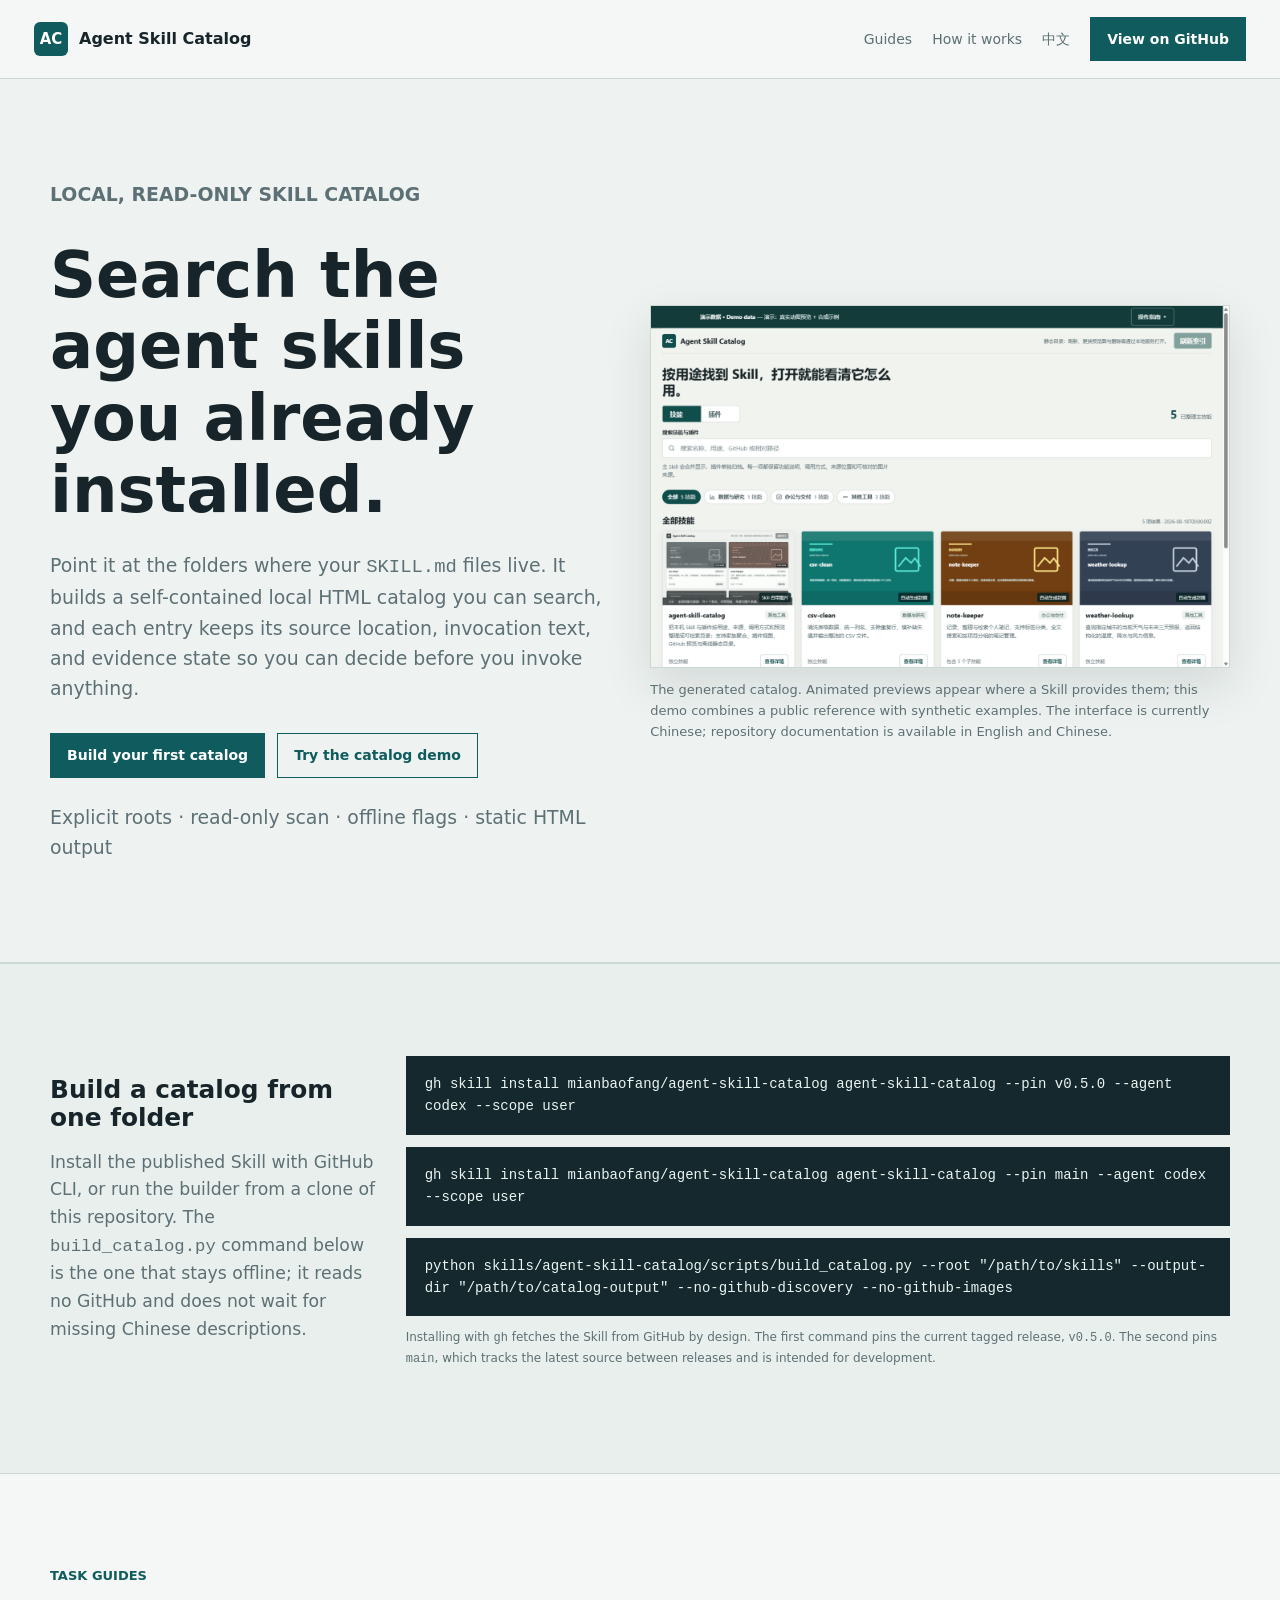
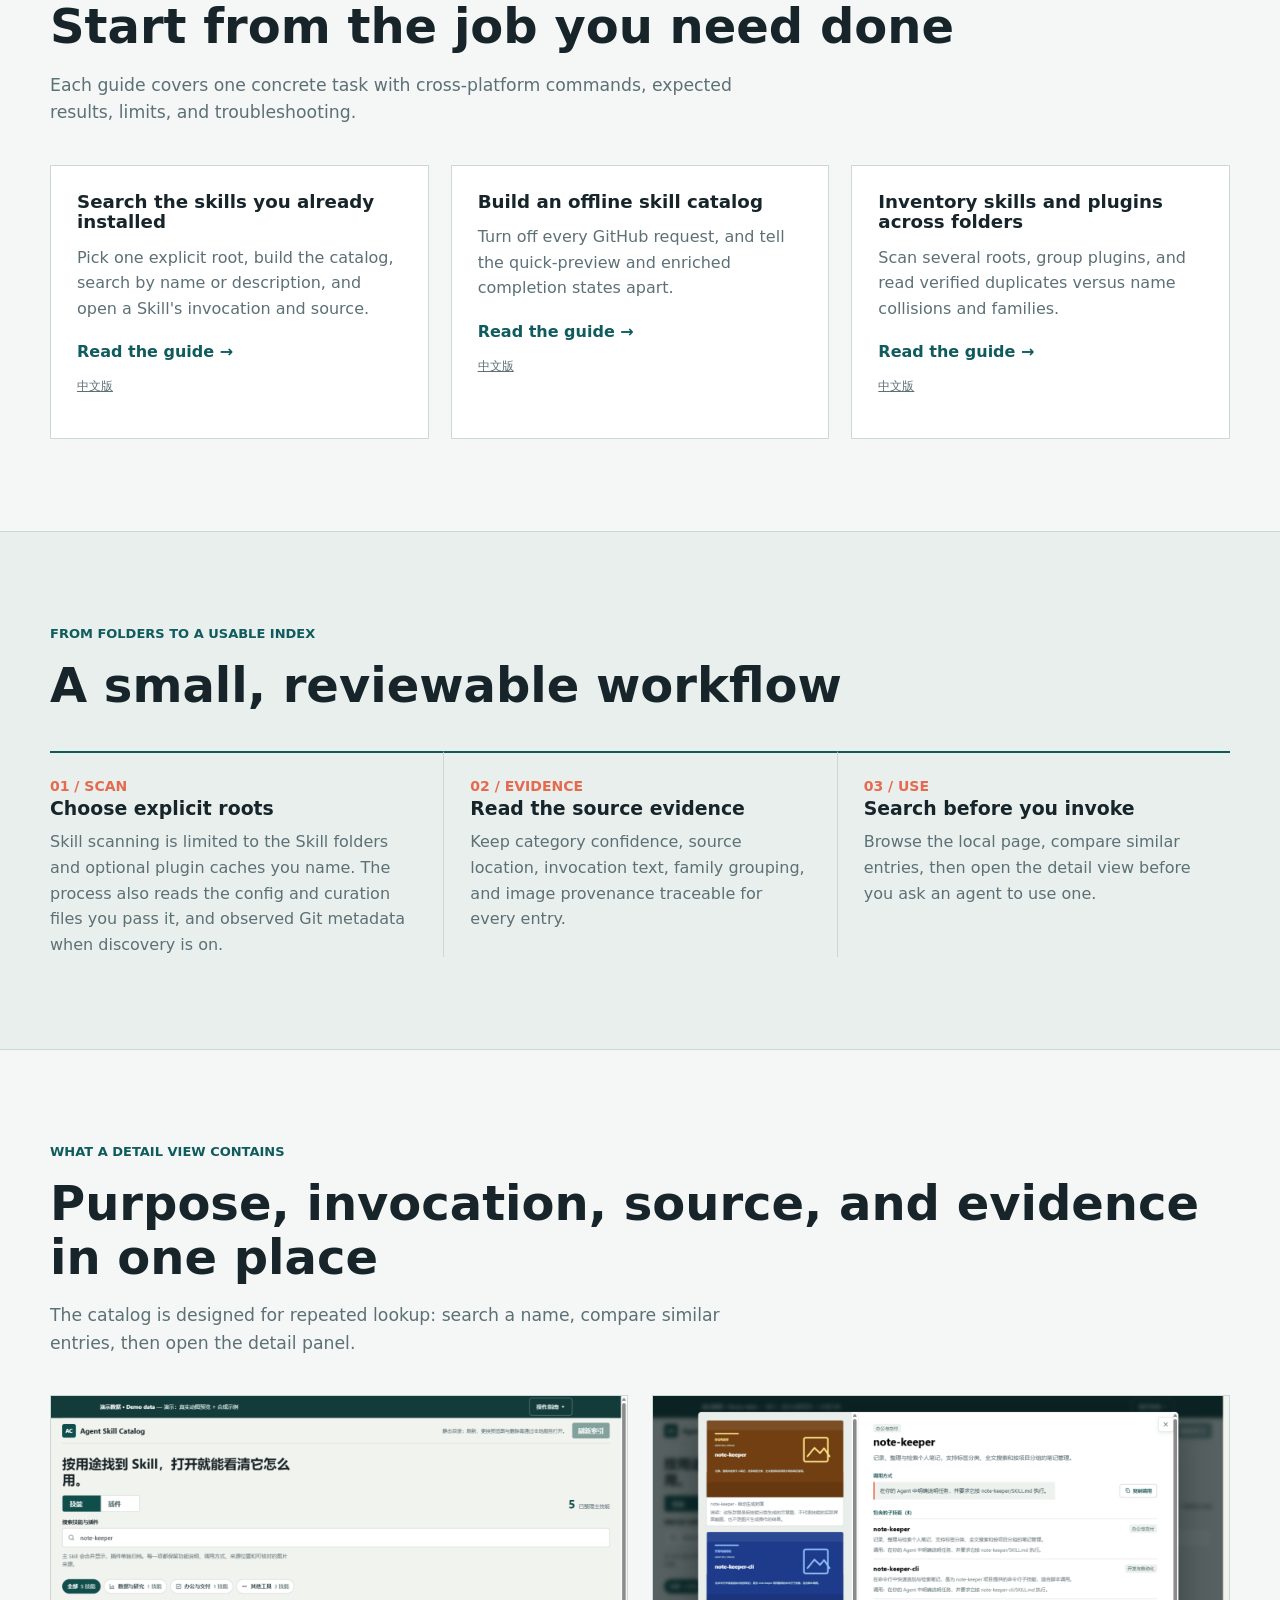
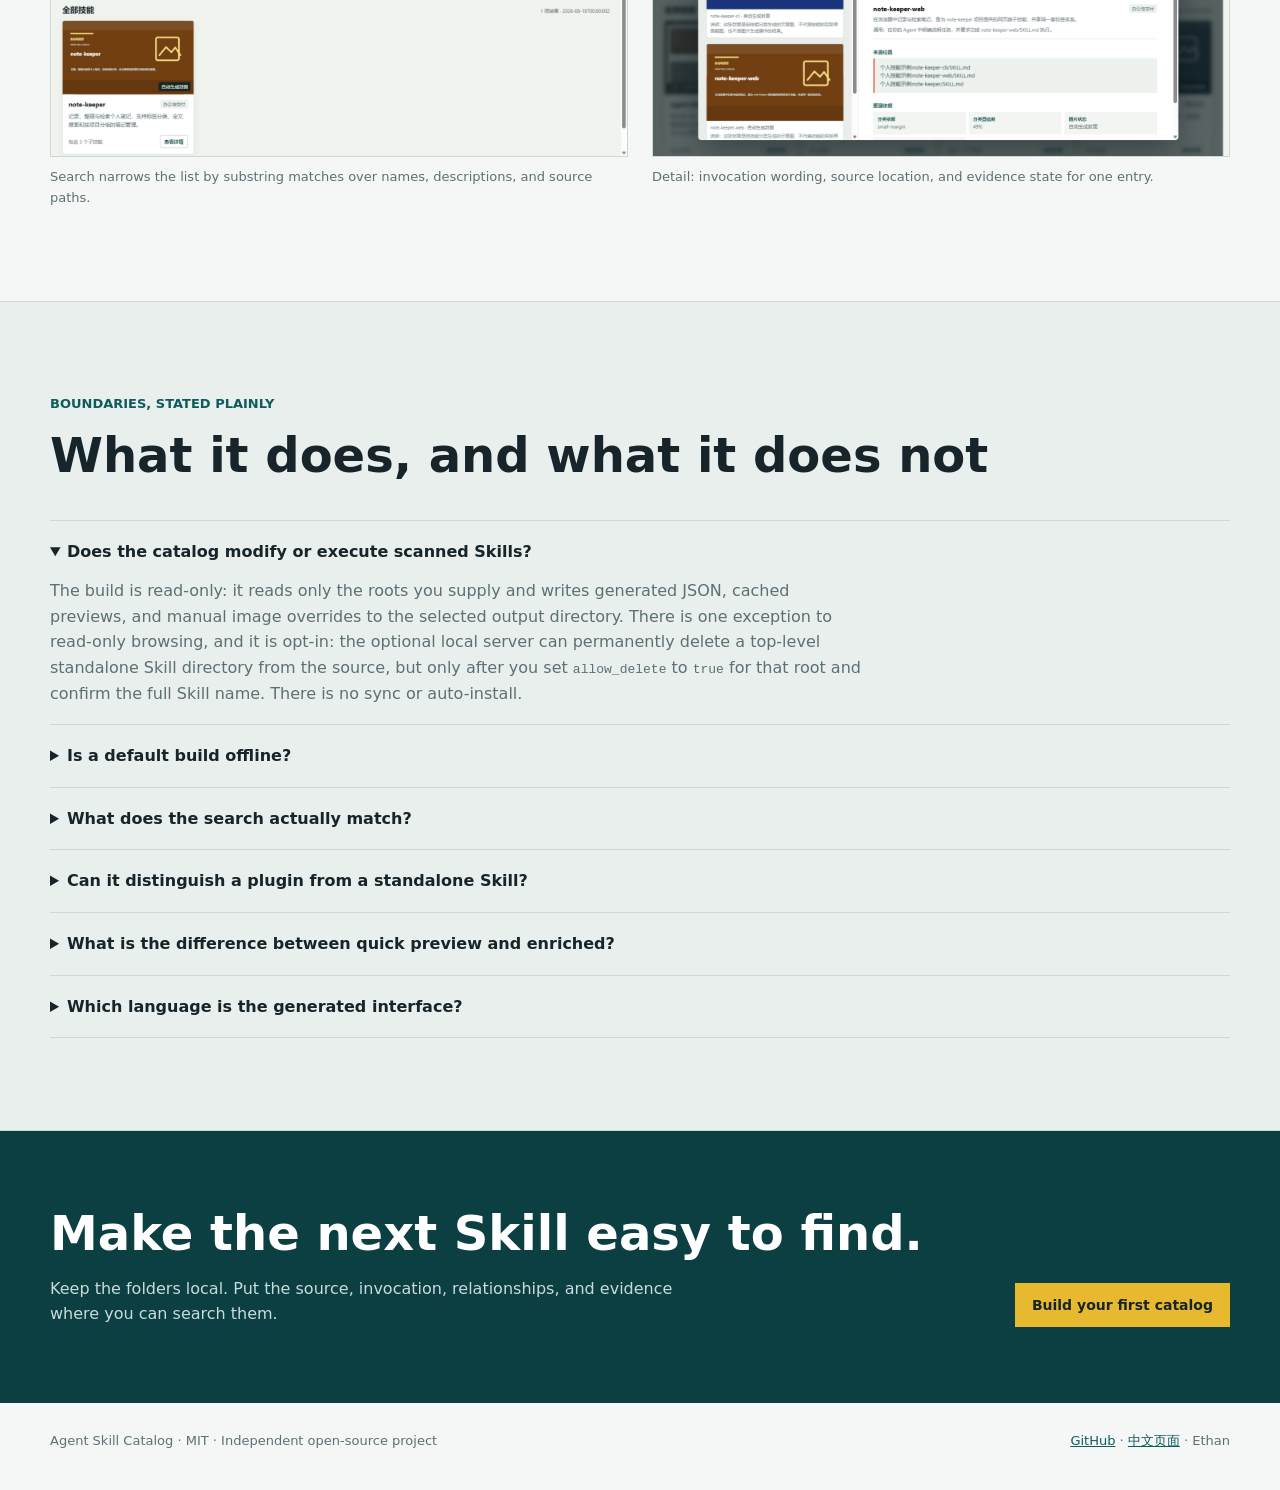
==== commit 63f5338d: "Release v0.5.0: local-first covers, repository families and sourced introductions Bump the Skill and" ====
--- a/docs/index.html
+++ b/docs/index.html
@@ -13,11 +13,11 @@
   <meta property="og:title" content="Agent Skill Catalog | search the skills you already installed">
   <meta property="og:description" content="A local, read-only catalog for Agent Skills and plugins: explicit roots, source and invocation per entry, families, plugins, and offline builds.">
   <meta property="og:url" content="https://mianbaofang.github.io/agent-skill-catalog/">
-  <meta property="og:image" content="https://mianbaofang.github.io/agent-skill-catalog/media/agent-skill-catalog-overview.v0.4.0.png">
+  <meta property="og:image" content="https://mianbaofang.github.io/agent-skill-catalog/media/agent-skill-catalog-overview.v0.5.0.png">
   <meta name="twitter:card" content="summary_large_image">
   <meta name="twitter:title" content="Agent Skill Catalog | search the skills you already installed">
   <meta name="twitter:description" content="Search the local SKILL.md folders you choose without opening every file.">
-  <meta name="twitter:image" content="https://mianbaofang.github.io/agent-skill-catalog/media/agent-skill-catalog-overview.v0.4.0.png">
+  <meta name="twitter:image" content="https://mianbaofang.github.io/agent-skill-catalog/media/agent-skill-catalog-overview.v0.5.0.png">
   <link rel="stylesheet" href="assets/site.css">
   <script type="application/ld+json">
   {
@@ -28,12 +28,12 @@
     "url": "https://mianbaofang.github.io/agent-skill-catalog/",
     "codeRepository": "https://github.com/mianbaofang/agent-skill-catalog",
     "programmingLanguage": "Python",
-    "softwareVersion": "0.4.0",
+    "softwareVersion": "0.5.0",
     "dateModified": "2026-11-12",
     "runtimePlatform": "Windows, macOS, Linux",
     "license": "https://github.com/mianbaofang/agent-skill-catalog/blob/main/LICENSE",
     "applicationCategory": "DeveloperApplication",
-    "image": "https://mianbaofang.github.io/agent-skill-catalog/media/agent-skill-catalog-overview.v0.4.0.png",
+    "image": "https://mianbaofang.github.io/agent-skill-catalog/media/agent-skill-catalog-overview.v0.5.0.png",
     "author": {"@type": "Person", "name": "Ethan"}
   }
   </script>
@@ -63,7 +63,7 @@
           <p class="proof-line">Explicit roots &middot; read-only scan &middot; offline flags &middot; static HTML output</p>
         </div>
         <figure class="hero-visual">
-          <img src="media/agent-skill-catalog-overview.v0.4.0.png" alt="Generated catalog overview showing category tabs, a searchable Skill list, separate Skills and plugins views, and category counts" width="1440" height="1000">
+          <img src="media/agent-skill-catalog-overview.v0.5.0.png" alt="Generated catalog overview showing category tabs, a searchable Skill list, separate Skills and plugins views, and category counts" width="1440" height="1000">
           <figcaption>The generated catalog. Animated previews appear where a Skill provides them; this demo combines a public reference with synthetic examples. The interface is currently Chinese; repository documentation is available in English and Chinese.</figcaption>
         </figure>
       </div>
@@ -76,10 +76,10 @@
           <p class="lede">Install the published Skill with GitHub CLI, or run the builder from a clone of this repository. The <code>build_catalog.py</code> command below is the one that stays offline; it reads no GitHub and does not wait for missing Chinese descriptions.</p>
         </div>
         <div>
-          <code class="command">gh skill install mianbaofang/agent-skill-catalog agent-skill-catalog --pin v0.4.0 --agent codex --scope user</code>
+          <code class="command">gh skill install mianbaofang/agent-skill-catalog agent-skill-catalog --pin v0.5.0 --agent codex --scope user</code>
           <code class="command" style="margin-top:12px;">gh skill install mianbaofang/agent-skill-catalog agent-skill-catalog --pin main --agent codex --scope user</code>
           <code class="command" style="margin-top:12px;">python skills/agent-skill-catalog/scripts/build_catalog.py --root "/path/to/skills" --output-dir "/path/to/catalog-output" --no-github-discovery --no-github-images</code>
-          <p class="guide-langs" style="margin-top:12px;">Installing with <code>gh</code> fetches the Skill from GitHub by design. The first command pins the current tagged release, <code>v0.4.0</code>. The second pins <code>main</code>, which tracks the latest source between releases and is intended for development.</p>
+          <p class="guide-langs" style="margin-top:12px;">Installing with <code>gh</code> fetches the Skill from GitHub by design. The first command pins the current tagged release, <code>v0.5.0</code>. The second pins <code>main</code>, which tracks the latest source between releases and is intended for development.</p>
         </div>
       </div>
     </section>
@@ -131,8 +131,8 @@
         <p class="lede">The catalog is designed for repeated lookup: search a name, compare similar entries, then open the detail panel.</p>
       </div>
       <div class="screens">
-        <figure><img src="media/agent-skill-catalog-filter.v0.4.0.png" alt="Catalog filter view showing category counts, search results, and a Skill card" width="1440" height="1000"><figcaption>Search narrows the list by substring matches over names, descriptions, and source paths.</figcaption></figure>
-        <figure><img src="media/agent-skill-catalog-detail.v0.4.0.png" alt="Catalog detail panel showing invocation text, source location, and evidence state" width="1440" height="1000"><figcaption>Detail: invocation wording, source location, and evidence state for one entry.</figcaption></figure>
+        <figure><img src="media/agent-skill-catalog-filter.v0.5.0.png" alt="Catalog filter view showing category counts, search results, and a Skill card" width="1440" height="1000"><figcaption>Search narrows the list by substring matches over names, descriptions, and source paths.</figcaption></figure>
+        <figure><img src="media/agent-skill-catalog-detail.v0.5.0.png" alt="Catalog detail panel showing invocation text, source location, and evidence state" width="1440" height="1000"><figcaption>Detail: invocation wording, source location, and evidence state for one entry.</figcaption></figure>
       </div>
     </section>
 
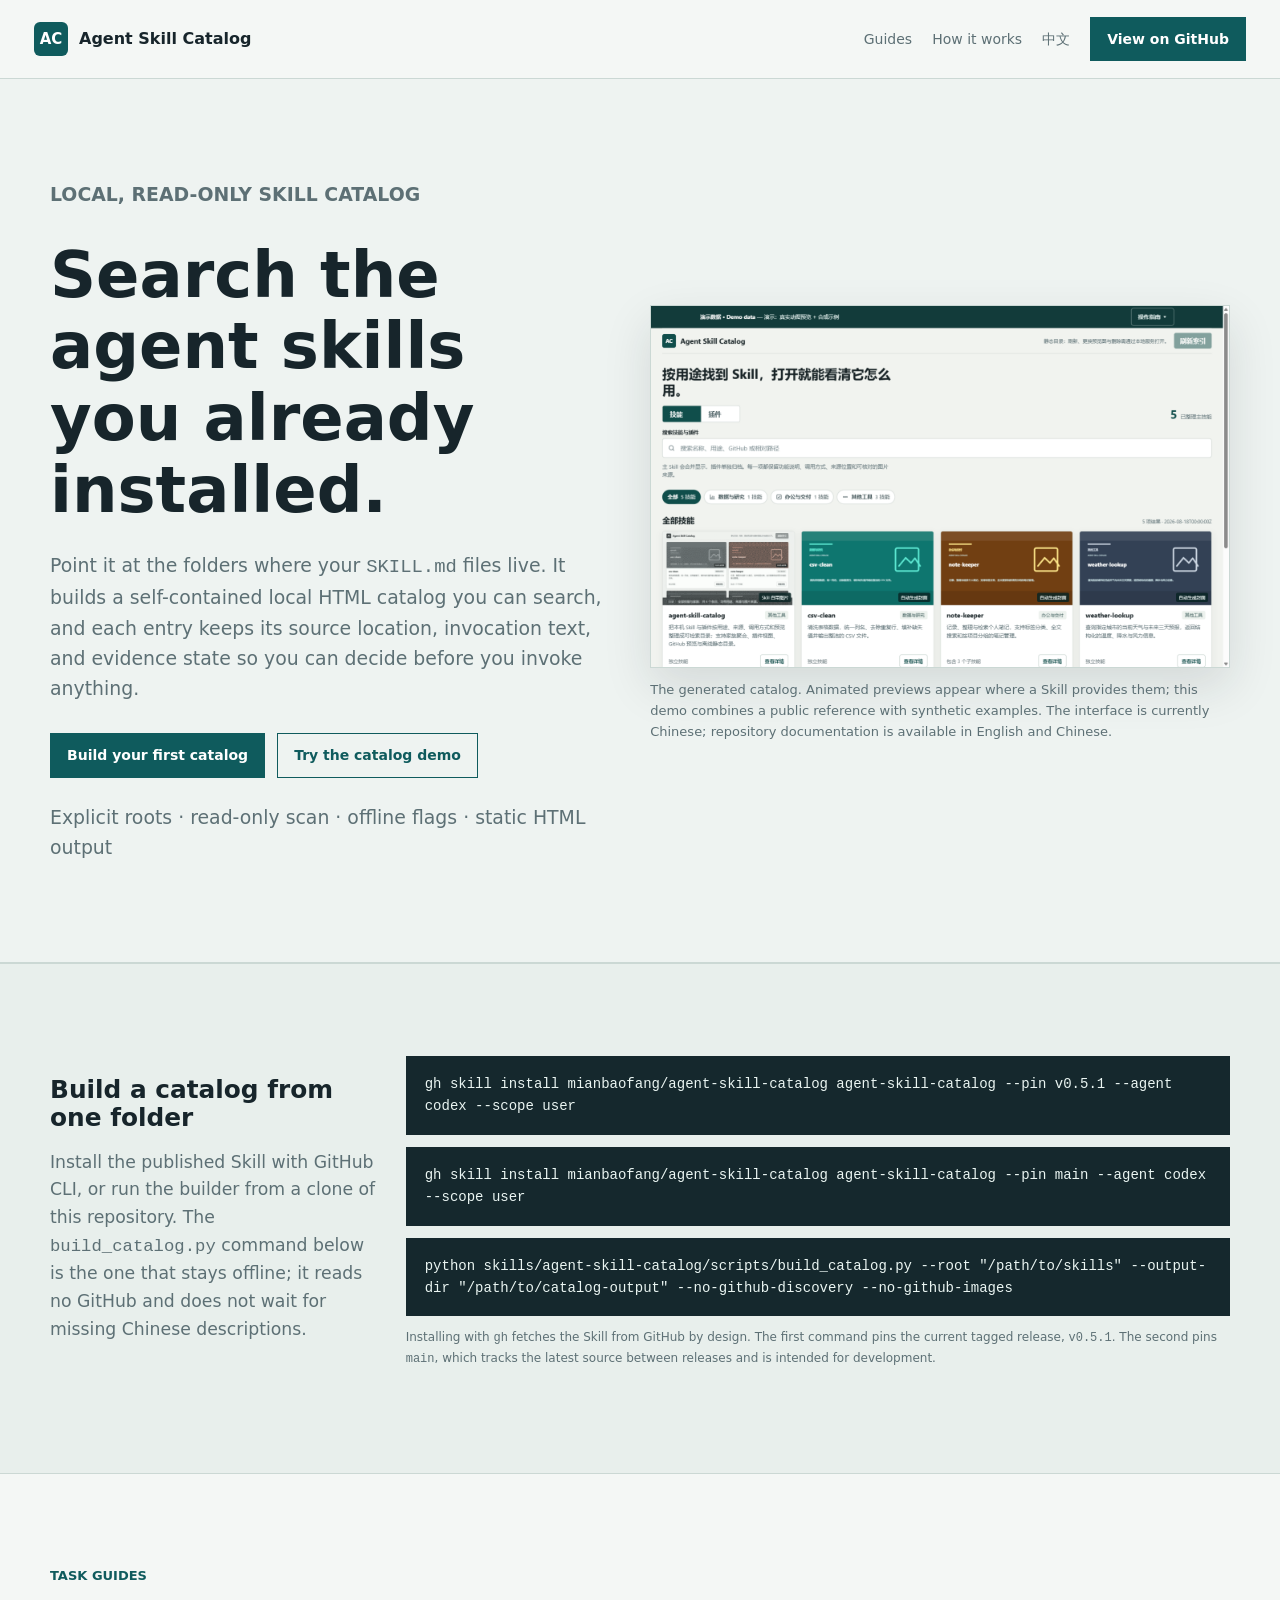
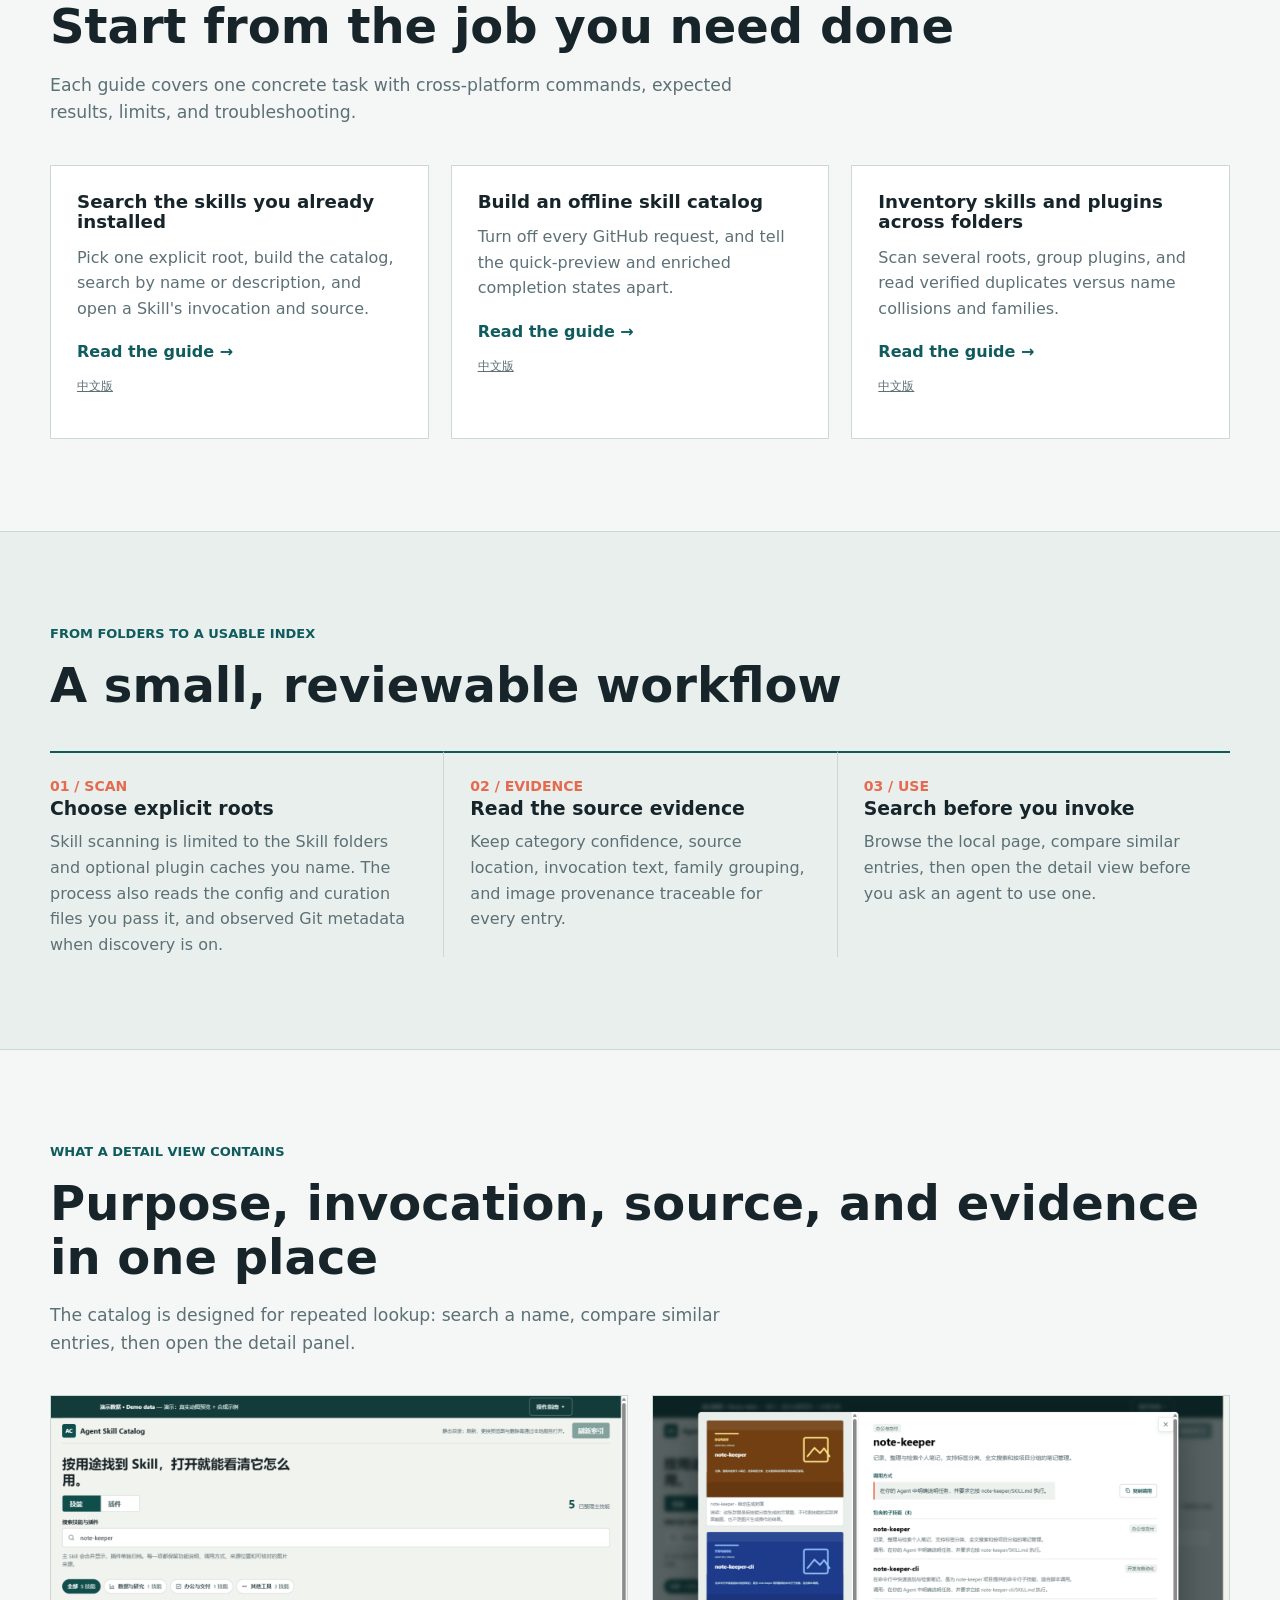
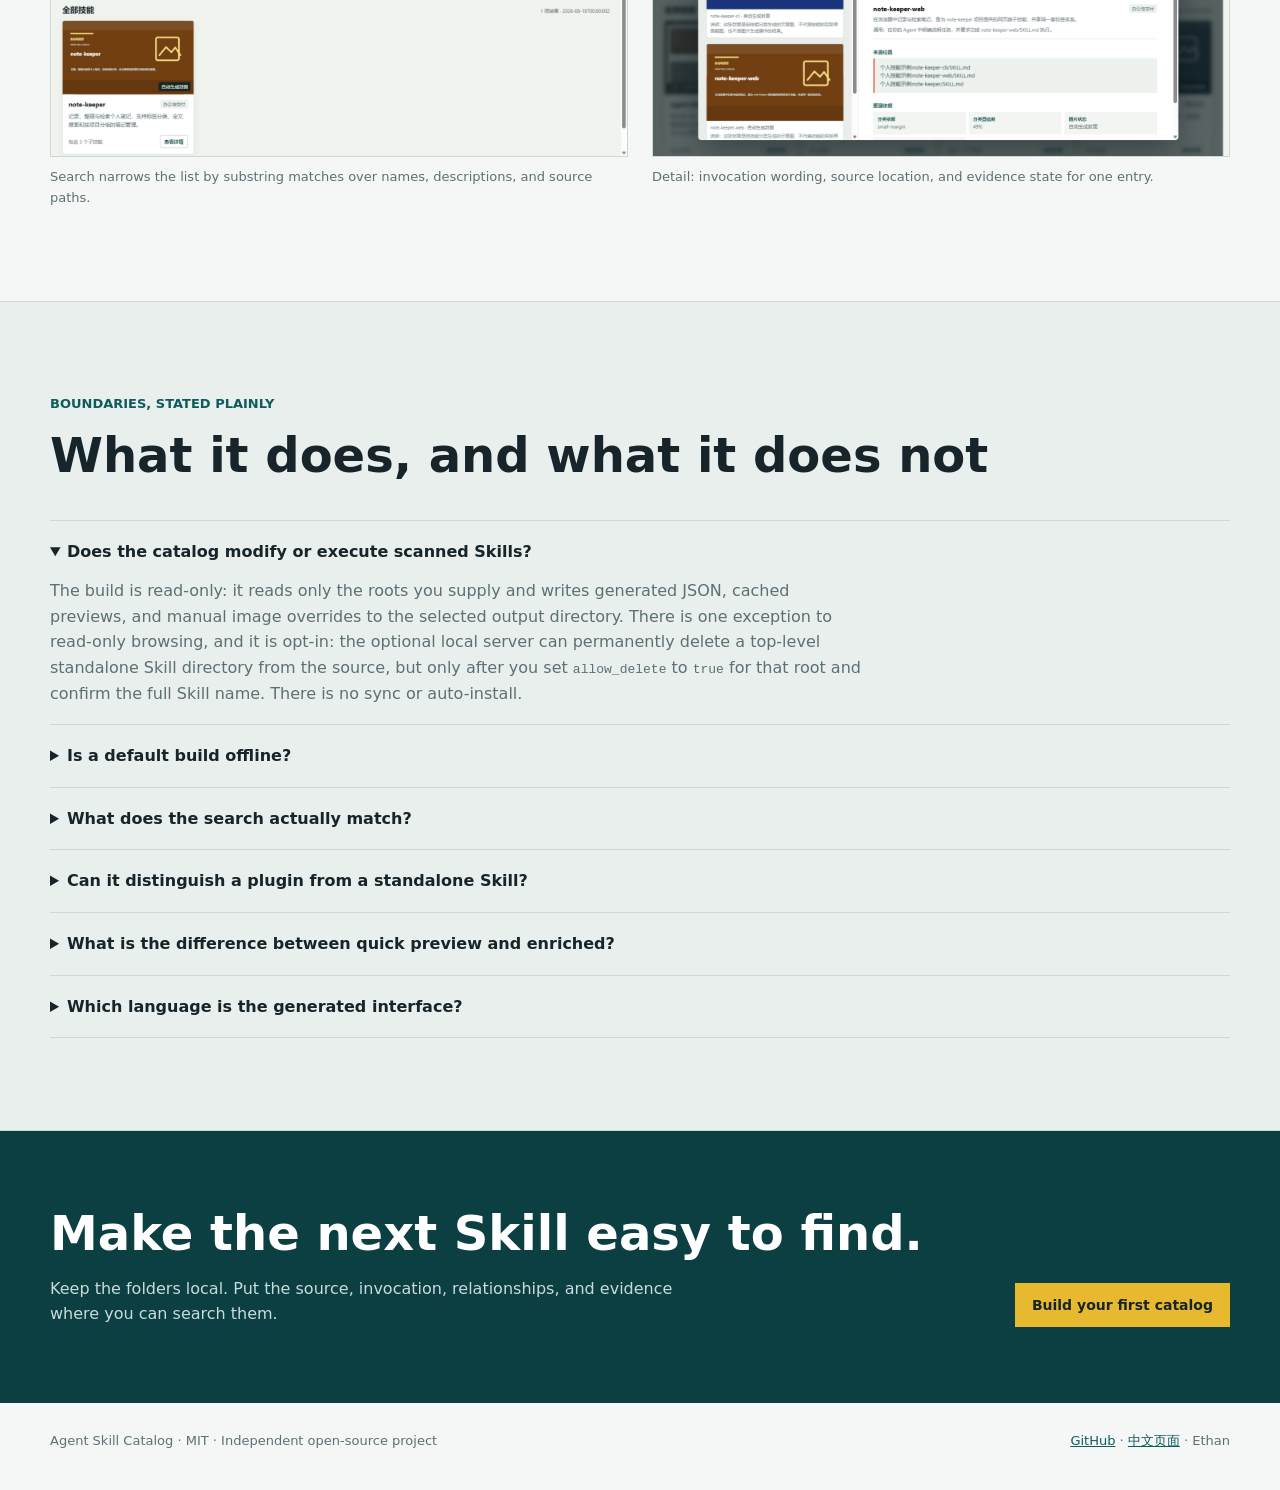
==== commit 5447249b: "chore(release): pin v0.5.1, add Why-I-built-this, fix badge order - badge row reordered to release, " ====
--- a/docs/index.html
+++ b/docs/index.html
@@ -76,10 +76,10 @@
           <p class="lede">Install the published Skill with GitHub CLI, or run the builder from a clone of this repository. The <code>build_catalog.py</code> command below is the one that stays offline; it reads no GitHub and does not wait for missing Chinese descriptions.</p>
         </div>
         <div>
-          <code class="command">gh skill install mianbaofang/agent-skill-catalog agent-skill-catalog --pin v0.5.0 --agent codex --scope user</code>
+          <code class="command">gh skill install mianbaofang/agent-skill-catalog agent-skill-catalog --pin v0.5.1 --agent codex --scope user</code>
           <code class="command" style="margin-top:12px;">gh skill install mianbaofang/agent-skill-catalog agent-skill-catalog --pin main --agent codex --scope user</code>
           <code class="command" style="margin-top:12px;">python skills/agent-skill-catalog/scripts/build_catalog.py --root "/path/to/skills" --output-dir "/path/to/catalog-output" --no-github-discovery --no-github-images</code>
-          <p class="guide-langs" style="margin-top:12px;">Installing with <code>gh</code> fetches the Skill from GitHub by design. The first command pins the current tagged release, <code>v0.5.0</code>. The second pins <code>main</code>, which tracks the latest source between releases and is intended for development.</p>
+          <p class="guide-langs" style="margin-top:12px;">Installing with <code>gh</code> fetches the Skill from GitHub by design. The first command pins the current tagged release, <code>v0.5.1</code>. The second pins <code>main</code>, which tracks the latest source between releases and is intended for development.</p>
         </div>
       </div>
     </section>
